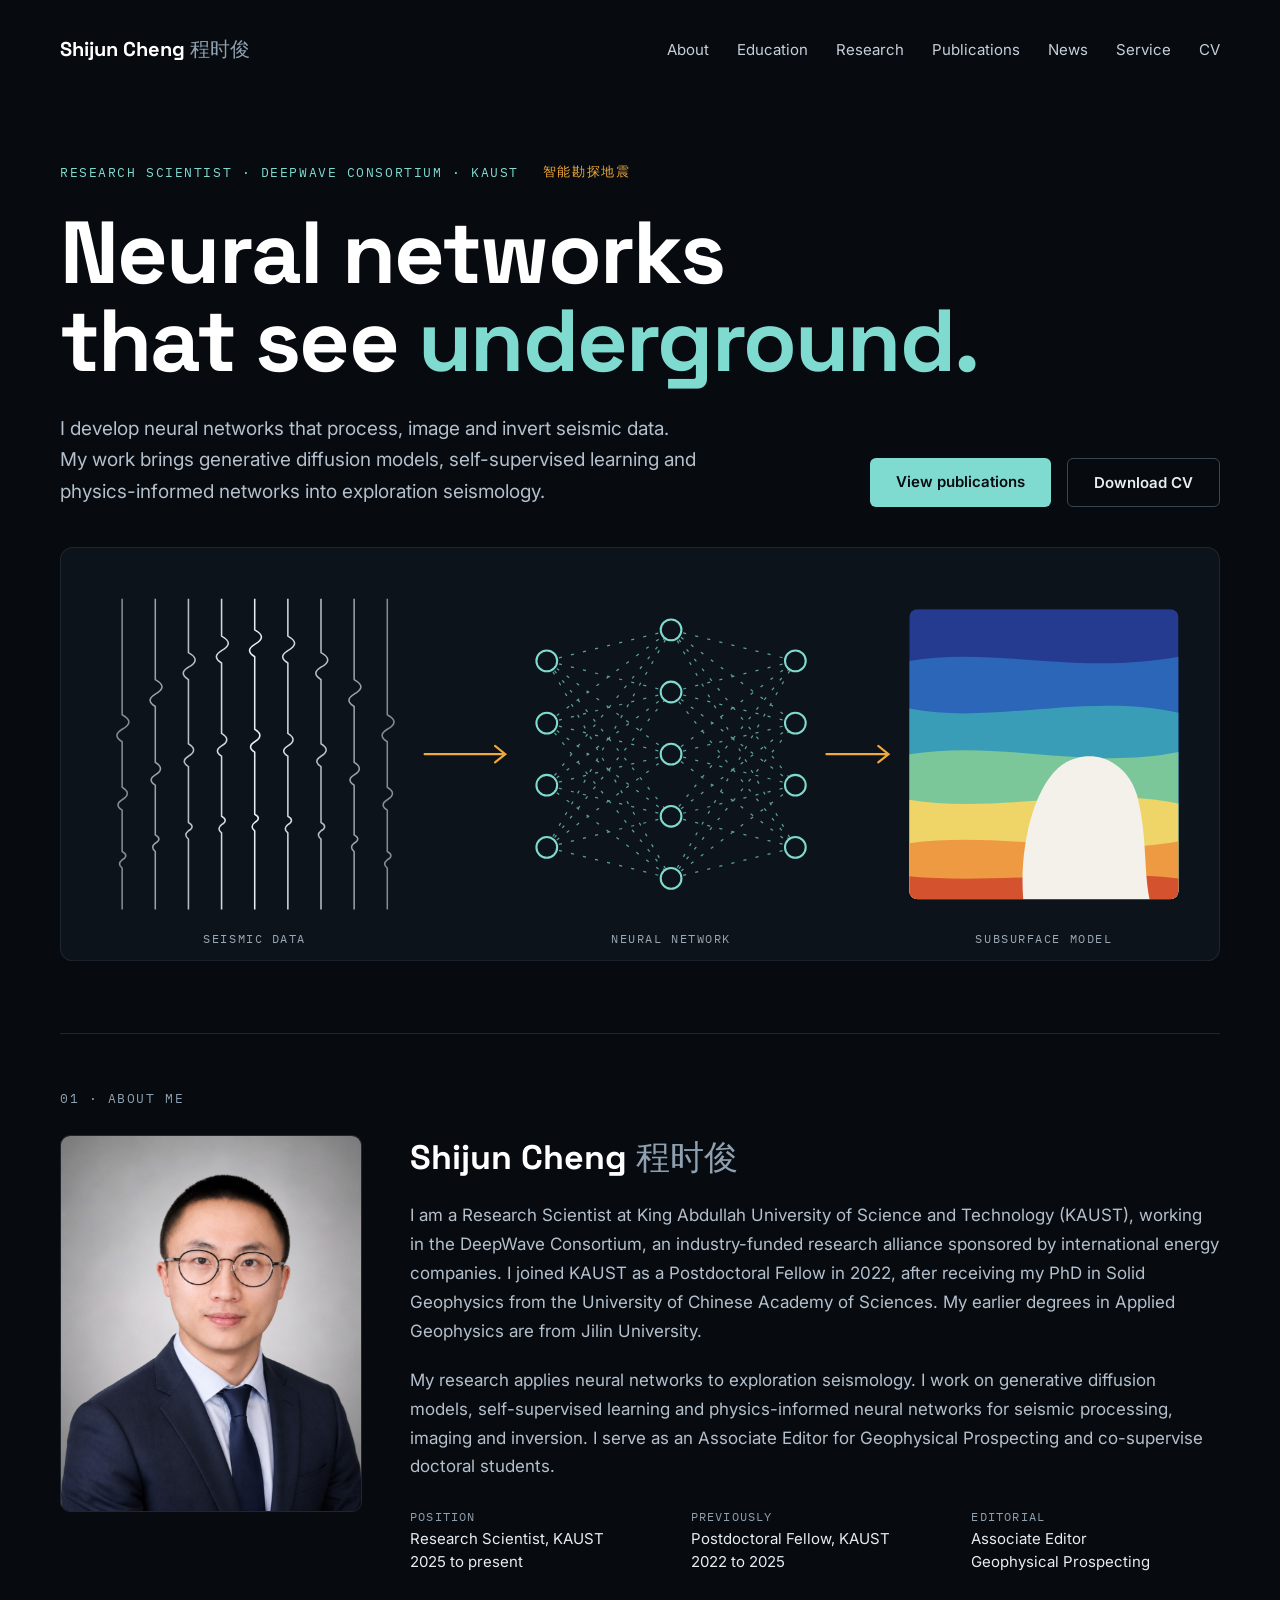
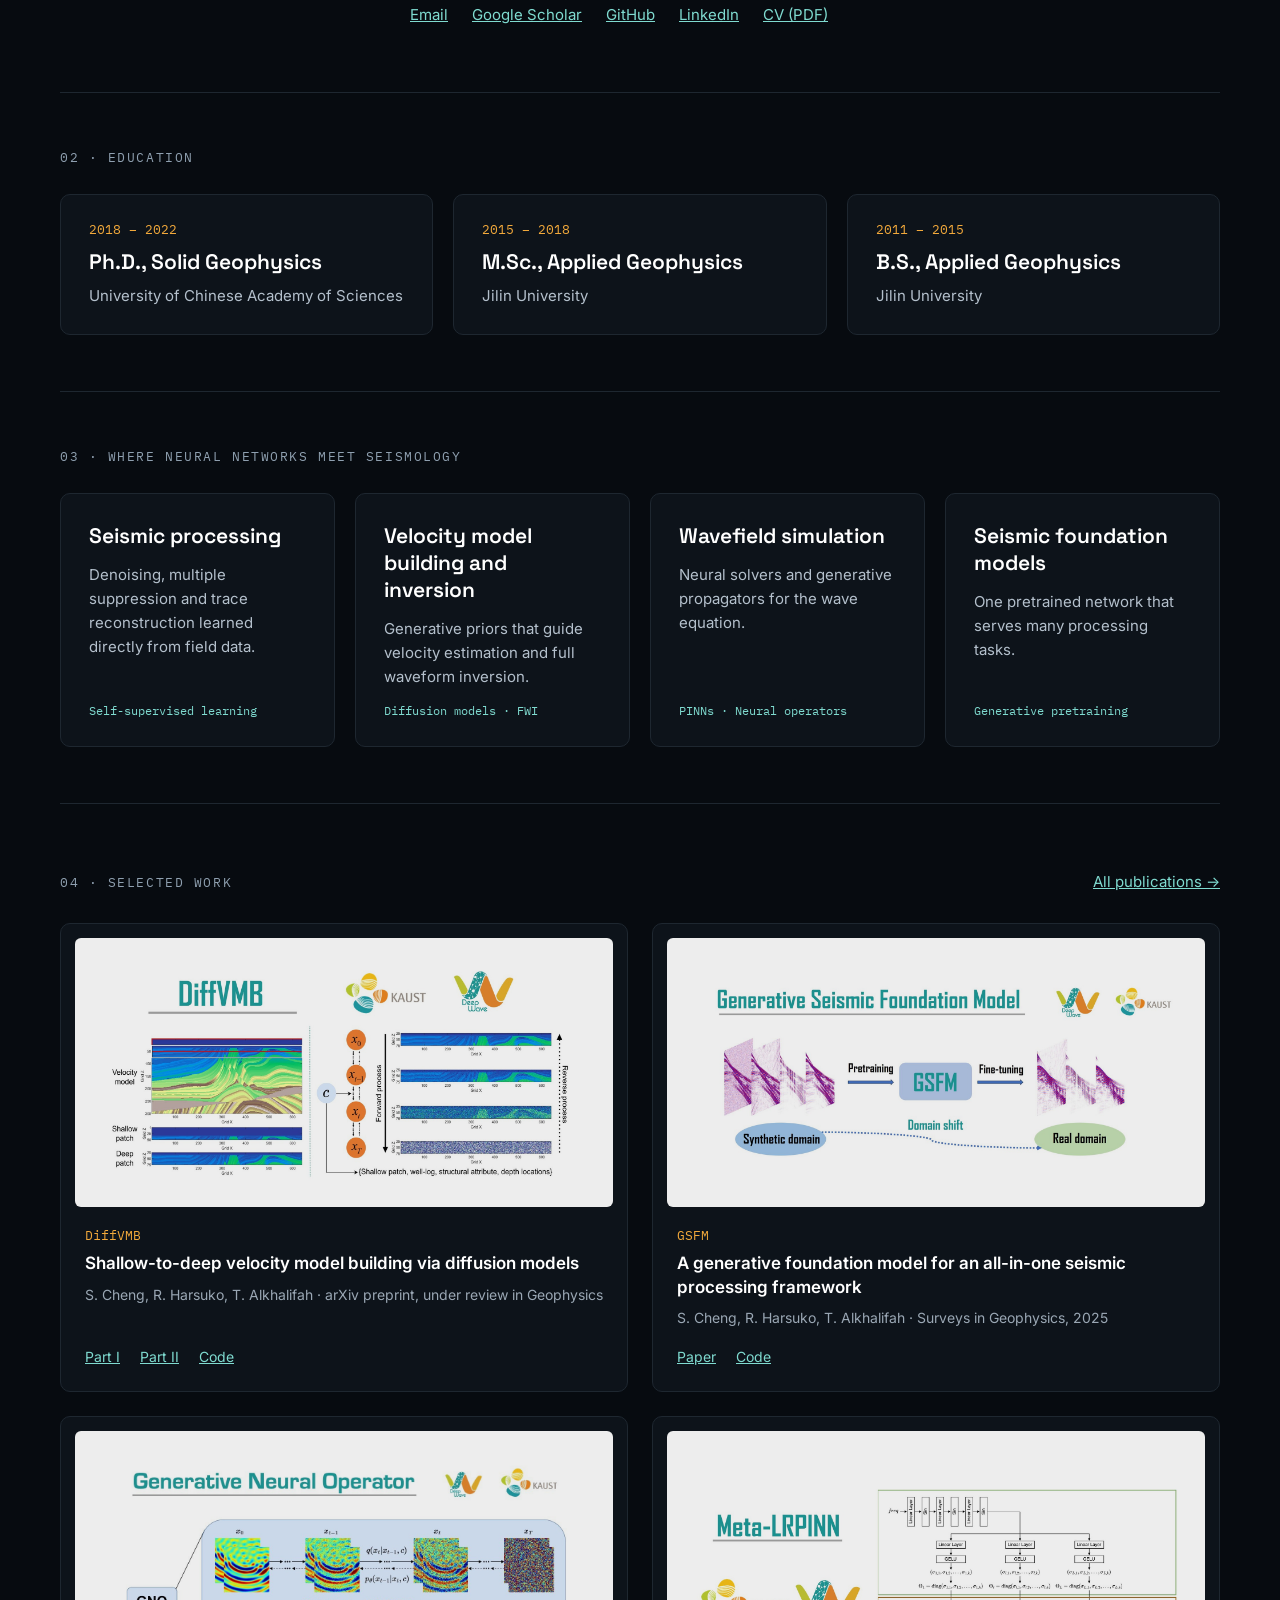
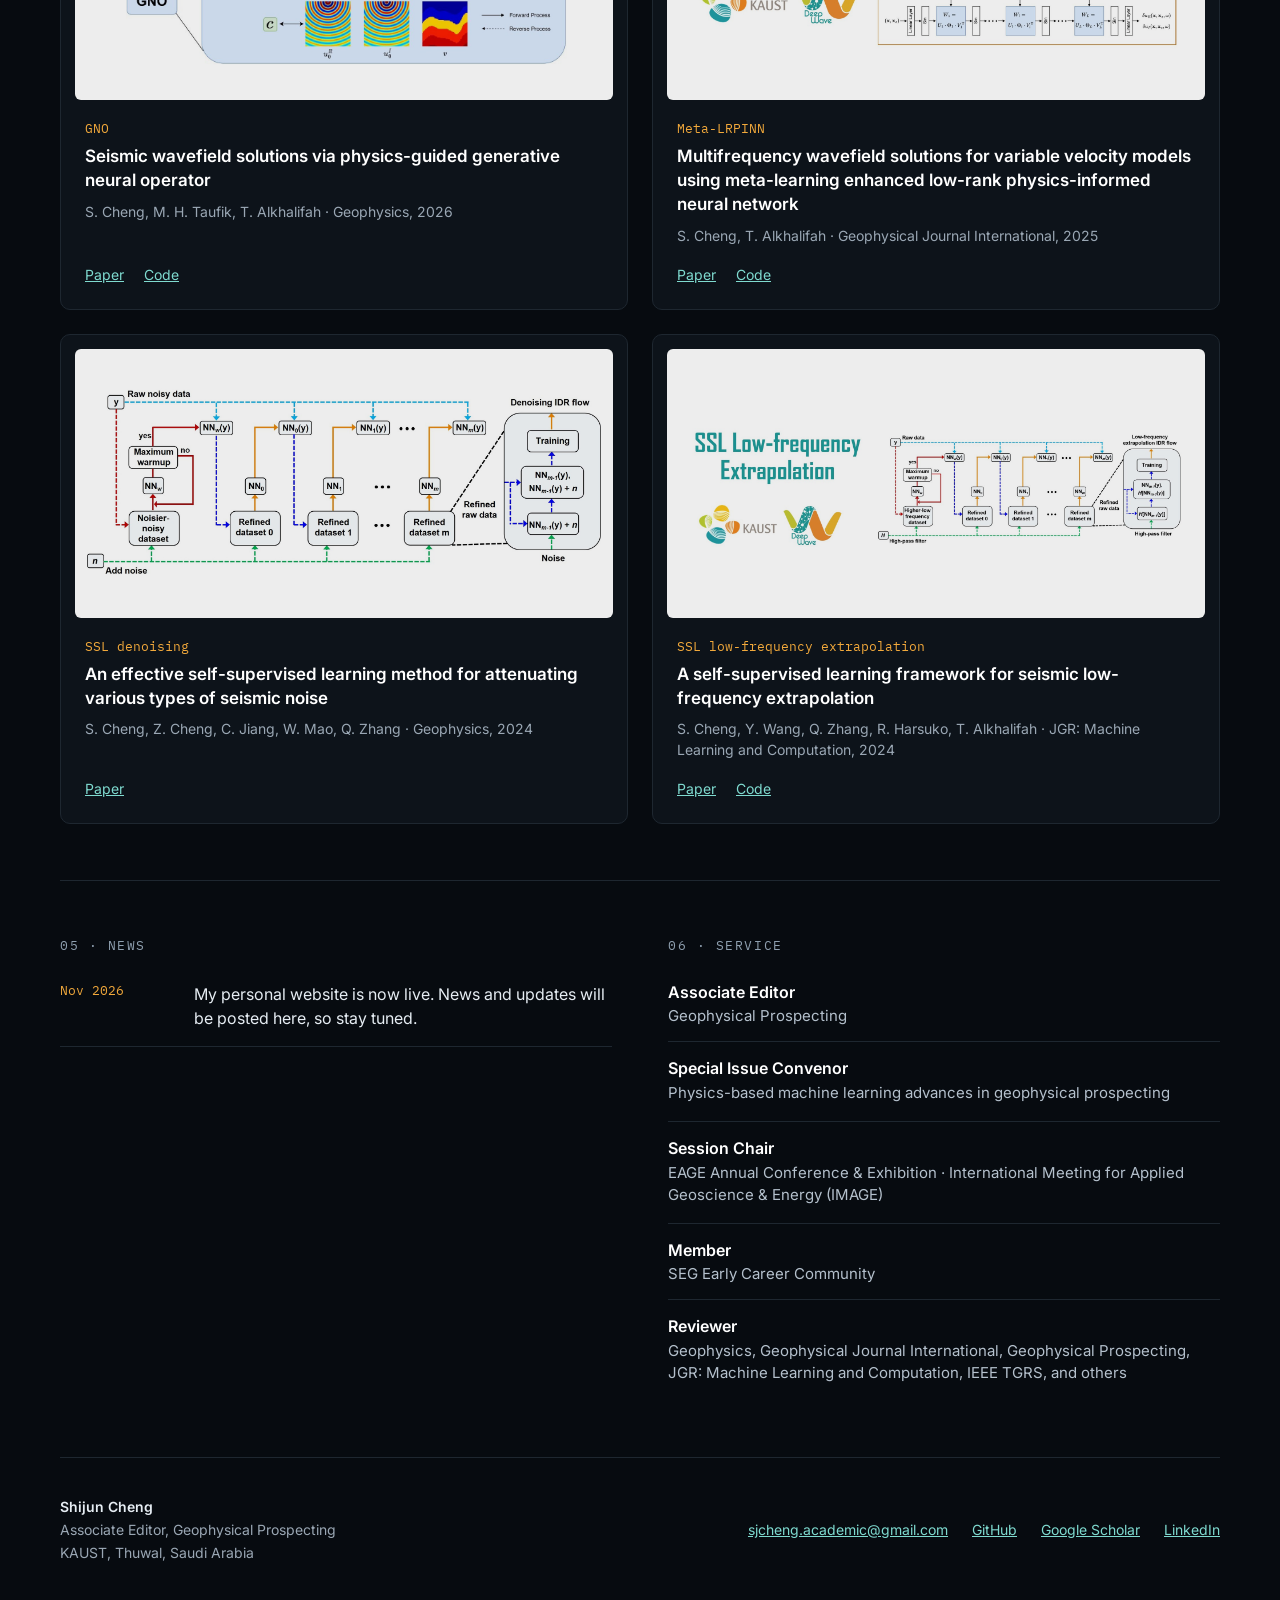
==== index.html @ bf9ef44b "Add files via upload" ====
<!doctype html>
<html lang="en">
<head>
<meta charset="utf-8">
<meta name="viewport" content="width=device-width, initial-scale=1">
<title>Shijun Cheng | Neural networks that see underground</title>
<meta name="description" content="Shijun Cheng (程时俊) is a Research Scientist at KAUST working on intelligent seismic exploration: generative diffusion models, self-supervised learning and physics-informed neural networks for seismic processing, imaging and inversion.">
<meta property="og:title" content="Shijun Cheng | Neural networks that see underground">
<meta property="og:description" content="Research Scientist at KAUST. Neural networks for seismic processing, imaging and inversion.">
<meta property="og:type" content="website">
<link rel="icon" href="assets/favicon.svg" type="image/svg+xml">
<link rel="preconnect" href="https://fonts.googleapis.com">
<link rel="preconnect" href="https://fonts.gstatic.com" crossorigin>
<link rel="stylesheet" href="https://fonts.googleapis.com/css2?family=Space+Grotesk:wght@500;600;700&family=Inter:wght@400;500;600&family=IBM+Plex+Mono:wght@400;500&display=swap">
<link rel="stylesheet" href="css/style.css">
</head>
<body>
<div style="background: #070B10; color: #E6EDF3; font-family: Inter, sans-serif; min-height: 100vh; box-sizing: border-box">
<div style="max-width: 1160px; margin: 0 auto; padding: 0 32px">

<nav aria-label="Main" style="display: flex; flex-wrap: wrap; align-items: center; justify-content: space-between; gap: 16px; padding: 28px 0">
<a href="index.html" style="font-family: 'Space Grotesk', sans-serif; font-weight: 700; font-size: 20px; color: #FFFFFF; text-decoration: none">Shijun Cheng <span style="color: #8FA0B0; font-weight: 500">程时俊</span></a>
<div style="display: flex; flex-wrap: wrap; gap: 28px; font-size: 15px">
<a href="#about" style="color: #C5D0DA; text-decoration: none; padding: 12px 0">About</a>
<a href="#education" style="color: #C5D0DA; text-decoration: none; padding: 12px 0">Education</a>
<a href="#research" style="color: #C5D0DA; text-decoration: none; padding: 12px 0">Research</a>
<a href="publications.html" style="color: #C5D0DA; text-decoration: none; padding: 12px 0">Publications</a>
<a href="#news" style="color: #C5D0DA; text-decoration: none; padding: 12px 0">News</a>
<a href="#service" style="color: #C5D0DA; text-decoration: none; padding: 12px 0">Service</a>
<a href="assets/Shijun_Cheng_CV.pdf" style="color: #C5D0DA; text-decoration: none; padding: 12px 0">CV</a>
</div>
</nav>

<header style="padding: 64px 0 40px; display: flex; flex-direction: column; gap: 28px">
<div style="display: flex; flex-wrap: wrap; gap: 12px 24px; align-items: center; font-family: 'IBM Plex Mono', monospace; font-size: 13px; letter-spacing: 0.12em">
<div style="color: #7FDBD0">RESEARCH SCIENTIST · DEEPWAVE CONSORTIUM · KAUST</div>
<div style="color: #F2A93B">智能勘探地震</div>
</div>
<h1 style="margin: 0; font-family: 'Space Grotesk', sans-serif; font-weight: 700; font-size: clamp(40px, 7vw, 88px); line-height: 1; letter-spacing: -0.02em; color: #FFFFFF">Neural networks<br>that see <span style="color: #7FDBD0">underground.</span></h1>
<div style="display: flex; flex-wrap: wrap; gap: 28px 64px; align-items: flex-end; justify-content: space-between">
<p style="margin: 0; flex: 1 1 480px; max-width: 640px; font-size: 19px; line-height: 1.65; color: #B4C0CC">I develop neural networks that process, image and invert seismic data. My work brings generative diffusion models, self-supervised learning and physics-informed networks into exploration seismology.</p>
<div style="display: flex; flex-wrap: wrap; gap: 16px">
<a href="publications.html" style="display: inline-block; padding: 14px 26px; background: #7FDBD0; color: #070B10; font-weight: 600; font-size: 15px; text-decoration: none; border-radius: 6px">View publications</a>
<a href="assets/Shijun_Cheng_CV.pdf" style="display: inline-block; padding: 14px 26px; border: 1px solid #3A4654; color: #E6EDF3; font-weight: 600; font-size: 15px; text-decoration: none; border-radius: 6px">Download CV</a>
</div>
</div>
</header>

<svg viewBox="0 0 1120 400" role="img" aria-label="Diagram: recorded seismic traces pass through a neural network, which outputs a layered subsurface velocity model" style="width: 100%; height: auto; display: block; margin-bottom: 72px">
<rect x="0.5" y="0.5" width="1119" height="399" rx="12" fill="#0D131A" stroke="#1E2730"></rect>
<g fill="none" stroke="#E6EDF3" stroke-width="1.5" stroke-linejoin="round">
<path d="M60 50 v112 q13 7 0 14 q-10 6 0 12 v44 q10 6 0 12 q-8 5 0 10 v40 q7 4 0 8 q-5 4 0 8 V350" opacity="0.55"></path>
<path d="M92 50 v78 q13 7 0 14 q-10 6 0 12 v54 q10 6 0 12 q-8 5 0 10 v48 q7 4 0 8 q-5 4 0 8 V350" opacity="0.65"></path>
<path d="M124 50 v52 q13 7 0 14 q-10 6 0 12 v62 q10 6 0 12 q-8 5 0 10 v54 q7 4 0 8 q-5 4 0 8 V350" opacity="0.78"></path>
<path d="M156 50 v36 q13 7 0 14 q-10 6 0 12 v68 q10 6 0 12 q-8 5 0 10 v58 q7 4 0 8 q-5 4 0 8 V350" opacity="0.9"></path>
<path d="M188 50 v30 q13 7 0 14 q-10 6 0 12 v70 q10 6 0 12 q-8 5 0 10 v60 q7 4 0 8 q-5 4 0 8 V350"></path>
<path d="M220 50 v36 q13 7 0 14 q-10 6 0 12 v68 q10 6 0 12 q-8 5 0 10 v58 q7 4 0 8 q-5 4 0 8 V350" opacity="0.9"></path>
<path d="M252 50 v52 q13 7 0 14 q-10 6 0 12 v62 q10 6 0 12 q-8 5 0 10 v54 q7 4 0 8 q-5 4 0 8 V350" opacity="0.78"></path>
<path d="M284 50 v78 q13 7 0 14 q-10 6 0 12 v54 q10 6 0 12 q-8 5 0 10 v48 q7 4 0 8 q-5 4 0 8 V350" opacity="0.65"></path>
<path d="M316 50 v112 q13 7 0 14 q-10 6 0 12 v44 q10 6 0 12 q-8 5 0 10 v40 q7 4 0 8 q-5 4 0 8 V350" opacity="0.55"></path>
</g>
<g fill="none" stroke="#F2A93B" stroke-width="2" stroke-linecap="round">
<path d="M352 200 H430 M420 192 L430 200 L420 208"></path>
<path d="M740 200 H800 M790 192 L800 200 L790 208"></path>
</g>
<path class="flowA" fill="none" stroke="#7FDBD0" stroke-width="1.2" opacity="0.7" d="M470 110L590 80M470 110L590 140M470 110L590 200M470 110L590 260M470 110L590 320M470 170L590 80M470 170L590 140M470 170L590 200M470 170L590 260M470 170L590 320M470 230L590 80M470 230L590 140M470 230L590 200M470 230L590 260M470 230L590 320M470 290L590 80M470 290L590 140M470 290L590 200M470 290L590 260M470 290L590 320"></path>
<path class="flowA" fill="none" stroke="#7FDBD0" stroke-width="1.2" opacity="0.7" d="M590 80L710 110M590 80L710 170M590 80L710 230M590 80L710 290M590 140L710 110M590 140L710 170M590 140L710 230M590 140L710 290M590 200L710 110M590 200L710 170M590 200L710 230M590 200L710 290M590 260L710 110M590 260L710 170M590 260L710 230M590 260L710 290M590 320L710 110M590 320L710 170M590 320L710 230M590 320L710 290"></path>
<g fill="#0D131A" stroke="#7FDBD0" stroke-width="2">
<circle class="nodeA" cx="470" cy="110" r="10"></circle>
<circle class="nodeA" cx="470" cy="170" r="10"></circle>
<circle class="nodeA" cx="470" cy="230" r="10"></circle>
<circle class="nodeA" cx="470" cy="290" r="10"></circle>
<circle class="nodeB" cx="590" cy="80" r="10"></circle>
<circle class="nodeB" cx="590" cy="140" r="10"></circle>
<circle class="nodeB" cx="590" cy="200" r="10"></circle>
<circle class="nodeB" cx="590" cy="260" r="10"></circle>
<circle class="nodeB" cx="590" cy="320" r="10"></circle>
<circle class="nodeC" cx="710" cy="110" r="10"></circle>
<circle class="nodeC" cx="710" cy="170" r="10"></circle>
<circle class="nodeC" cx="710" cy="230" r="10"></circle>
<circle class="nodeC" cx="710" cy="290" r="10"></circle>
</g>
<clipPath id="modelA"><rect x="820" y="60" width="260" height="280" rx="8"></rect></clipPath>
<g clip-path="url(#modelA)">
<rect x="820" y="60" width="260" height="280" fill="#243B8F"></rect>
<path d="M820 110 C900 96 980 124 1080 106 V340 H820 Z" fill="#2C66B8"></path>
<path d="M820 156 C900 172 990 140 1080 160 V340 H820 Z" fill="#3A9DB8"></path>
<path d="M820 200 C910 186 990 216 1080 198 V340 H820 Z" fill="#7CC79A"></path>
<path d="M820 244 C900 258 1000 230 1080 248 V340 H820 Z" fill="#EFD468"></path>
<path d="M820 286 C910 274 1000 300 1080 284 V340 H820 Z" fill="#EE9A42"></path>
<path d="M820 318 C900 326 1000 310 1080 320 V340 H820 Z" fill="#D5522E"></path>
<path d="M930 340 C926 290 940 230 968 210 C996 192 1030 206 1040 240 C1050 280 1046 310 1052 340 Z" fill="#F4F1EA"></path>
</g>
<g font-family="IBM Plex Mono, monospace" font-size="12" letter-spacing="1.5" fill="#9AA7B4" text-anchor="middle">
<text x="188" y="382">SEISMIC DATA</text>
<text x="590" y="382">NEURAL NETWORK</text>
<text x="950" y="382">SUBSURFACE MODEL</text>
</g>
</svg>

<section style="padding: 56px 0; border-top: 1px solid #1E2730">
<div id="about" style="font-family: 'IBM Plex Mono', monospace; font-size: 13px; letter-spacing: 0.12em; color: #8FA0B0; margin-bottom: 28px">01 · ABOUT ME</div>
<div style="display: flex; flex-wrap: wrap; gap: 48px; align-items: flex-start">
<img loading="lazy" src="assets/img/shijun-cheng.jpg" alt="Portrait of Shijun Cheng" style="flex: 0 1 300px; width: 300px; max-width: 100%; height: auto; aspect-ratio: 4 / 5; object-fit: cover; border-radius: 10px; border: 1px solid #1E2730; display: block">
<div style="flex: 1 1 480px; display: flex; flex-direction: column; gap: 20px">
<h2 style="margin: 0; font-family: 'Space Grotesk', sans-serif; font-size: 34px; font-weight: 700; color: #FFFFFF">Shijun Cheng <span style="color: #8FA0B0; font-weight: 500">程时俊</span></h2>
<p style="margin: 0; font-size: 17px; line-height: 1.7; color: #B4C0CC">I am a Research Scientist at King Abdullah University of Science and Technology (KAUST), working in the DeepWave Consortium, an industry-funded research alliance sponsored by international energy companies. I joined KAUST as a Postdoctoral Fellow in 2022, after receiving my PhD in Solid Geophysics from the University of Chinese Academy of Sciences. My earlier degrees in Applied Geophysics are from Jilin University.</p>
<p style="margin: 0; font-size: 17px; line-height: 1.7; color: #B4C0CC">My research applies neural networks to exploration seismology. I work on generative diffusion models, self-supervised learning and physics-informed neural networks for seismic processing, imaging and inversion. I serve as an Associate Editor for Geophysical Prospecting and co-supervise doctoral students.</p>
<div style="display: grid; grid-template-columns: repeat(auto-fit, minmax(200px, 1fr)); gap: 16px 32px; padding-top: 8px">
<div style="display: flex; flex-direction: column; gap: 4px">
<div style="font-family: 'IBM Plex Mono', monospace; font-size: 12px; letter-spacing: 0.1em; color: #8FA0B0">POSITION</div>
<div style="font-size: 15px; line-height: 1.5; color: #E6EDF3">Research Scientist, KAUST<br>2025 to present</div>
</div>
<div style="display: flex; flex-direction: column; gap: 4px">
<div style="font-family: 'IBM Plex Mono', monospace; font-size: 12px; letter-spacing: 0.1em; color: #8FA0B0">PREVIOUSLY</div>
<div style="font-size: 15px; line-height: 1.5; color: #E6EDF3">Postdoctoral Fellow, KAUST<br>2022 to 2025</div>
</div>
<div style="display: flex; flex-direction: column; gap: 4px">
<div style="font-family: 'IBM Plex Mono', monospace; font-size: 12px; letter-spacing: 0.1em; color: #8FA0B0">EDITORIAL</div>
<div style="font-size: 15px; line-height: 1.5; color: #E6EDF3">Associate Editor<br>Geophysical Prospecting</div>
</div>
</div>
<div style="display: flex; flex-wrap: wrap; gap: 24px; font-size: 15px">
<a href="mailto:sjcheng.academic@gmail.com" style="padding: 12px 0">Email</a>
<a href="https://scholar.google.com/citations?user=_MWOGgoAAAAJ&amp;hl=zh-CN&amp;oi=sra" target="_blank" rel="noopener" style="padding: 12px 0">Google Scholar</a>
<a href="https://github.com/sunnymontas927" target="_blank" rel="noopener" style="padding: 12px 0">GitHub</a>
<a href="https://www.linkedin.com/in/shijun-cheng-38598a291/" target="_blank" rel="noopener" style="padding: 12px 0">LinkedIn</a>
<a href="assets/Shijun_Cheng_CV.pdf" style="padding: 12px 0">CV (PDF)</a>
</div>
</div>
</div>
</section>

<section style="padding: 56px 0; border-top: 1px solid #1E2730">
<div id="education" style="font-family: 'IBM Plex Mono', monospace; font-size: 13px; letter-spacing: 0.12em; color: #8FA0B0; margin-bottom: 28px">02 · EDUCATION</div>
<div style="display: grid; grid-template-columns: repeat(auto-fit, minmax(260px, 1fr)); gap: 20px">
<div style="background: #0D131A; border: 1px solid #1E2730; border-radius: 10px; padding: 26px 28px; display: flex; flex-direction: column; gap: 10px">
<div style="font-family: 'IBM Plex Mono', monospace; font-size: 13px; color: #F2A93B">2018 – 2022</div>
<div style="font-family: 'Space Grotesk', sans-serif; font-size: 21px; font-weight: 600; color: #FFFFFF">Ph.D., Solid Geophysics</div>
<div style="font-size: 15px; line-height: 1.5; color: #B4C0CC">University of Chinese Academy of Sciences</div>
</div>
<div style="background: #0D131A; border: 1px solid #1E2730; border-radius: 10px; padding: 26px 28px; display: flex; flex-direction: column; gap: 10px">
<div style="font-family: 'IBM Plex Mono', monospace; font-size: 13px; color: #F2A93B">2015 – 2018</div>
<div style="font-family: 'Space Grotesk', sans-serif; font-size: 21px; font-weight: 600; color: #FFFFFF">M.Sc., Applied Geophysics</div>
<div style="font-size: 15px; line-height: 1.5; color: #B4C0CC">Jilin University</div>
</div>
<div style="background: #0D131A; border: 1px solid #1E2730; border-radius: 10px; padding: 26px 28px; display: flex; flex-direction: column; gap: 10px">
<div style="font-family: 'IBM Plex Mono', monospace; font-size: 13px; color: #F2A93B">2011 – 2015</div>
<div style="font-family: 'Space Grotesk', sans-serif; font-size: 21px; font-weight: 600; color: #FFFFFF">B.S., Applied Geophysics</div>
<div style="font-size: 15px; line-height: 1.5; color: #B4C0CC">Jilin University</div>
</div>
</div>
</section>

<section style="padding: 56px 0; border-top: 1px solid #1E2730">
<div id="research" style="font-family: 'IBM Plex Mono', monospace; font-size: 13px; letter-spacing: 0.12em; color: #8FA0B0; margin-bottom: 28px">03 · WHERE NEURAL NETWORKS MEET SEISMOLOGY</div>
<div style="display: grid; grid-template-columns: repeat(auto-fit, minmax(240px, 1fr)); gap: 20px">
<div style="background: #0D131A; border: 1px solid #1E2730; border-radius: 10px; padding: 28px; display: flex; flex-direction: column; gap: 14px">
<h2 style="margin: 0; font-family: 'Space Grotesk', sans-serif; font-size: 21px; font-weight: 600; color: #FFFFFF">Seismic processing</h2>
<p style="margin: 0; font-size: 15px; line-height: 1.6; color: #B4C0CC">Denoising, multiple suppression and trace reconstruction learned directly from field data.</p>
<div style="font-family: 'IBM Plex Mono', monospace; font-size: 12px; color: #7FDBD0; margin-top: auto">Self-supervised learning</div>
</div>
<div style="background: #0D131A; border: 1px solid #1E2730; border-radius: 10px; padding: 28px; display: flex; flex-direction: column; gap: 14px">
<h2 style="margin: 0; font-family: 'Space Grotesk', sans-serif; font-size: 21px; font-weight: 600; color: #FFFFFF">Velocity model building and inversion</h2>
<p style="margin: 0; font-size: 15px; line-height: 1.6; color: #B4C0CC">Generative priors that guide velocity estimation and full waveform inversion.</p>
<div style="font-family: 'IBM Plex Mono', monospace; font-size: 12px; color: #7FDBD0; margin-top: auto">Diffusion models · FWI</div>
</div>
<div style="background: #0D131A; border: 1px solid #1E2730; border-radius: 10px; padding: 28px; display: flex; flex-direction: column; gap: 14px">
<h2 style="margin: 0; font-family: 'Space Grotesk', sans-serif; font-size: 21px; font-weight: 600; color: #FFFFFF">Wavefield simulation</h2>
<p style="margin: 0; font-size: 15px; line-height: 1.6; color: #B4C0CC">Neural solvers and generative propagators for the wave equation.</p>
<div style="font-family: 'IBM Plex Mono', monospace; font-size: 12px; color: #7FDBD0; margin-top: auto">PINNs · Neural operators</div>
</div>
<div style="background: #0D131A; border: 1px solid #1E2730; border-radius: 10px; padding: 28px; display: flex; flex-direction: column; gap: 14px">
<h2 style="margin: 0; font-family: 'Space Grotesk', sans-serif; font-size: 21px; font-weight: 600; color: #FFFFFF">Seismic foundation models</h2>
<p style="margin: 0; font-size: 15px; line-height: 1.6; color: #B4C0CC">One pretrained network that serves many processing tasks.</p>
<div style="font-family: 'IBM Plex Mono', monospace; font-size: 12px; color: #7FDBD0; margin-top: auto">Generative pretraining</div>
</div>
</div>
</section>

<section style="padding: 56px 0; border-top: 1px solid #1E2730">
<div style="display: flex; flex-wrap: wrap; align-items: baseline; justify-content: space-between; gap: 12px; margin-bottom: 20px">
<div id="selected-work" style="font-family: 'IBM Plex Mono', monospace; font-size: 13px; letter-spacing: 0.12em; color: #8FA0B0">04 · SELECTED WORK</div>
<a href="publications.html" style="font-size: 15px; padding: 12px 0">All publications →</a>
</div>
<div style="display: grid; grid-template-columns: repeat(auto-fit, minmax(min(440px, 100%), 1fr)); gap: 24px">
<article style="background: #0D131A; border: 1px solid #1E2730; border-radius: 10px; overflow: hidden; display: flex; flex-direction: column">
<img loading="lazy" src="assets/img/diffvmb.jpg" alt="DiffVMB figure: a velocity model split into shallow and deep patches, and the conditional diffusion process that generates the deep patch" style="width: calc(100% - 28px); margin: 14px 14px 0; box-sizing: border-box; padding: 12px; aspect-ratio: 2 / 1; object-fit: contain; background: #FFFFFF; border-radius: 6px; filter: brightness(0.93); display: block">
<div style="padding: 20px 24px 14px; display: flex; flex-direction: column; gap: 8px; flex: 1">
<div style="font-family: 'IBM Plex Mono', monospace; font-size: 13px; color: #F2A93B">DiffVMB</div>
<div style="font-size: 17px; font-weight: 600; line-height: 1.4; color: #FFFFFF">Shallow-to-deep velocity model building via diffusion models</div>
<div style="font-size: 14px; line-height: 1.5; color: #9AA7B4">S. Cheng, R. Harsuko, T. Alkhalifah · arXiv preprint, under review in Geophysics</div>
<div style="display: flex; flex-wrap: wrap; gap: 0 20px; font-size: 14px; margin-top: auto"><a href="https://arxiv.org/abs/2609.26454" target="_blank" rel="noopener" style="padding: 12px 0">Part I</a><a href="https://arxiv.org/abs/2609.26482" target="_blank" rel="noopener" style="padding: 12px 0">Part II</a><a href="https://github.com/DeepWave-KAUST/DiffVMB-pub" target="_blank" rel="noopener" style="padding: 12px 0">Code</a></div>
</div>
</article>
<article style="background: #0D131A; border: 1px solid #1E2730; border-radius: 10px; overflow: hidden; display: flex; flex-direction: column">
<img loading="lazy" src="assets/img/gsfm.jpg" alt="Overview figure of the generative seismic foundation model: pretraining on synthetic data, fine-tuning on real data" style="width: calc(100% - 28px); margin: 14px 14px 0; box-sizing: border-box; padding: 12px; aspect-ratio: 2 / 1; object-fit: contain; background: #FFFFFF; border-radius: 6px; filter: brightness(0.93); display: block">
<div style="padding: 20px 24px 14px; display: flex; flex-direction: column; gap: 8px; flex: 1">
<div style="font-family: 'IBM Plex Mono', monospace; font-size: 13px; color: #F2A93B">GSFM</div>
<div style="font-size: 17px; font-weight: 600; line-height: 1.4; color: #FFFFFF">A generative foundation model for an all-in-one seismic processing framework</div>
<div style="font-size: 14px; line-height: 1.5; color: #9AA7B4">S. Cheng, R. Harsuko, T. Alkhalifah · Surveys in Geophysics, 2025</div>
<div style="display: flex; flex-wrap: wrap; gap: 0 20px; font-size: 14px; margin-top: auto"><a href="https://link.springer.com/article/10.1007/s10712-025-09912-9" target="_blank" rel="noopener" style="padding: 12px 0">Paper</a><a href="https://github.com/DeepWave-KAUST/GSFM_pub" target="_blank" rel="noopener" style="padding: 12px 0">Code</a></div>
</div>
</article>
<article style="background: #0D131A; border: 1px solid #1E2730; border-radius: 10px; overflow: hidden; display: flex; flex-direction: column">
<img loading="lazy" src="assets/img/gno.jpg" alt="Diagram of the generative neural operator: a diffusion process over wavefields conditioned on a background wavefield and velocity" style="width: calc(100% - 28px); margin: 14px 14px 0; box-sizing: border-box; padding: 12px; aspect-ratio: 2 / 1; object-fit: contain; background: #FFFFFF; border-radius: 6px; filter: brightness(0.93); display: block">
<div style="padding: 20px 24px 14px; display: flex; flex-direction: column; gap: 8px; flex: 1">
<div style="font-family: 'IBM Plex Mono', monospace; font-size: 13px; color: #F2A93B">GNO</div>
<div style="font-size: 17px; font-weight: 600; line-height: 1.4; color: #FFFFFF">Seismic wavefield solutions via physics-guided generative neural operator</div>
<div style="font-size: 14px; line-height: 1.5; color: #9AA7B4">S. Cheng, M. H. Taufik, T. Alkhalifah · Geophysics, 2026</div>
<div style="display: flex; flex-wrap: wrap; gap: 0 20px; font-size: 14px; margin-top: auto"><a href="https://pubs.geoscienceworld.org/seg/geophysics/article/91/5/F13/734313/Seismic-wavefield-solutions-via-physics-guided" target="_blank" rel="noopener" style="padding: 12px 0">Paper</a><a href="https://github.com/DeepWave-KAUST/GNO-pub" target="_blank" rel="noopener" style="padding: 12px 0">Code</a></div>
</div>
</article>
<article style="background: #0D131A; border: 1px solid #1E2730; border-radius: 10px; overflow: hidden; display: flex; flex-direction: column">
<img loading="lazy" src="assets/img/meta-lrpinn.jpg" alt="Network architecture of Meta-LRPINN: a frequency branch that sets the singular values of low-rank layers in a physics-informed network" style="width: calc(100% - 28px); margin: 14px 14px 0; box-sizing: border-box; padding: 12px; aspect-ratio: 2 / 1; object-fit: contain; background: #FFFFFF; border-radius: 6px; filter: brightness(0.93); display: block">
<div style="padding: 20px 24px 14px; display: flex; flex-direction: column; gap: 8px; flex: 1">
<div style="font-family: 'IBM Plex Mono', monospace; font-size: 13px; color: #F2A93B">Meta-LRPINN</div>
<div style="font-size: 17px; font-weight: 600; line-height: 1.4; color: #FFFFFF">Multifrequency wavefield solutions for variable velocity models using meta-learning enhanced low-rank physics-informed neural network</div>
<div style="font-size: 14px; line-height: 1.5; color: #9AA7B4">S. Cheng, T. Alkhalifah · Geophysical Journal International, 2025</div>
<div style="display: flex; flex-wrap: wrap; gap: 0 20px; font-size: 14px; margin-top: auto"><a href="https://academic.oup.com/gji/article/244/1/ggaf417/8292609" target="_blank" rel="noopener" style="padding: 12px 0">Paper</a><a href="https://github.com/DeepWave-KAUST/Meta-LRPINN-pub" target="_blank" rel="noopener" style="padding: 12px 0">Code</a></div>
</div>
</article>
<article style="background: #0D131A; border: 1px solid #1E2730; border-radius: 10px; overflow: hidden; display: flex; flex-direction: column">
<img loading="lazy" src="assets/img/ssl-denoising.jpg" alt="Workflow of the self-supervised denoising method: iterative data refinement from a noisier-noisy dataset" style="width: calc(100% - 28px); margin: 14px 14px 0; box-sizing: border-box; padding: 12px; aspect-ratio: 2 / 1; object-fit: contain; background: #FFFFFF; border-radius: 6px; filter: brightness(0.93); display: block">
<div style="padding: 20px 24px 14px; display: flex; flex-direction: column; gap: 8px; flex: 1">
<div style="font-family: 'IBM Plex Mono', monospace; font-size: 13px; color: #F2A93B">SSL denoising</div>
<div style="font-size: 17px; font-weight: 600; line-height: 1.4; color: #FFFFFF">An effective self-supervised learning method for attenuating various types of seismic noise</div>
<div style="font-size: 14px; line-height: 1.5; color: #9AA7B4">S. Cheng, Z. Cheng, C. Jiang, W. Mao, Q. Zhang · Geophysics, 2024</div>
<div style="display: flex; flex-wrap: wrap; gap: 0 20px; font-size: 14px; margin-top: auto"><a href="https://pubs.geoscienceworld.org/seg/geophysics/article/89/6/V589/649349/An-effective-self-supervised-learning-method-for" target="_blank" rel="noopener" style="padding: 12px 0">Paper</a></div>
</div>
</article>
<article style="background: #0D131A; border: 1px solid #1E2730; border-radius: 10px; overflow: hidden; display: flex; flex-direction: column">
<img loading="lazy" src="assets/img/ssl-low-frequency.jpg" alt="Workflow of self-supervised low-frequency extrapolation using iterative data refinement and a high-pass filter" style="width: calc(100% - 28px); margin: 14px 14px 0; box-sizing: border-box; padding: 12px; aspect-ratio: 2 / 1; object-fit: contain; background: #FFFFFF; border-radius: 6px; filter: brightness(0.93); display: block">
<div style="padding: 20px 24px 14px; display: flex; flex-direction: column; gap: 8px; flex: 1">
<div style="font-family: 'IBM Plex Mono', monospace; font-size: 13px; color: #F2A93B">SSL low-frequency extrapolation</div>
<div style="font-size: 17px; font-weight: 600; line-height: 1.4; color: #FFFFFF">A self-supervised learning framework for seismic low-frequency extrapolation</div>
<div style="font-size: 14px; line-height: 1.5; color: #9AA7B4">S. Cheng, Y. Wang, Q. Zhang, R. Harsuko, T. Alkhalifah · JGR: Machine Learning and Computation, 2024</div>
<div style="display: flex; flex-wrap: wrap; gap: 0 20px; font-size: 14px; margin-top: auto"><a href="https://agupubs.onlinelibrary.wiley.com/doi/full/10.1029/2024JH000157" target="_blank" rel="noopener" style="padding: 12px 0">Paper</a><a href="https://github.com/DeepWave-KAUST/SSL-Lowfrequency-extrapolation" target="_blank" rel="noopener" style="padding: 12px 0">Code</a></div>
</div>
</article>
</div>
</section>

<section style="padding: 56px 0; border-top: 1px solid #1E2730; display: flex; flex-wrap: wrap; gap: 56px">
<div style="flex: 1 1 420px; display: flex; flex-direction: column">
<div id="news" style="font-family: 'IBM Plex Mono', monospace; font-size: 13px; letter-spacing: 0.12em; color: #8FA0B0; margin-bottom: 12px">05 · NEWS</div>
<div id="news-list">
<div style="display: flex; flex-wrap: wrap; gap: 4px 24px; padding: 16px 0; border-bottom: 1px solid #1E2730">
<div style="flex: 0 0 110px; font-family: 'IBM Plex Mono', monospace; font-size: 13px; color: #F2A93B">Nov 2026</div>
<div style="flex: 1 1 240px; font-size: 16px; line-height: 1.5; color: #E6EDF3">My personal website is now live. News and updates will be posted here, so stay tuned.</div>
</div>
</div>
</div>
<div style="flex: 1 1 420px; display: flex; flex-direction: column">
<div id="service" style="font-family: 'IBM Plex Mono', monospace; font-size: 13px; letter-spacing: 0.12em; color: #8FA0B0; margin-bottom: 12px">06 · SERVICE</div>
<div style="display: flex; flex-direction: column; gap: 4px; padding: 16px 0; border-bottom: 1px solid #1E2730">
<div style="font-size: 16px; font-weight: 600; color: #FFFFFF">Associate Editor</div>
<div style="font-size: 15px; color: #B4C0CC">Geophysical Prospecting</div>
</div>
<div style="display: flex; flex-direction: column; gap: 4px; padding: 16px 0; border-bottom: 1px solid #1E2730">
<div style="font-size: 16px; font-weight: 600; color: #FFFFFF">Special Issue Convenor</div>
<div style="font-size: 15px; line-height: 1.5; color: #B4C0CC">Physics-based machine learning advances in geophysical prospecting</div>
</div>
<div style="display: flex; flex-direction: column; gap: 4px; padding: 16px 0; border-bottom: 1px solid #1E2730">
<div style="font-size: 16px; font-weight: 600; color: #FFFFFF">Session Chair</div>
<div style="font-size: 15px; line-height: 1.5; color: #B4C0CC">EAGE Annual Conference &amp; Exhibition · International Meeting for Applied Geoscience &amp; Energy (IMAGE)</div>
</div>
<div style="display: flex; flex-direction: column; gap: 4px; padding: 16px 0; border-bottom: 1px solid #1E2730">
<div style="font-size: 16px; font-weight: 600; color: #FFFFFF">Member</div>
<div style="font-size: 15px; color: #B4C0CC">SEG Early Career Community</div>
</div>
<div style="display: flex; flex-direction: column; gap: 4px; padding: 16px 0">
<div style="font-size: 16px; font-weight: 600; color: #FFFFFF">Reviewer</div>
<div style="font-size: 15px; line-height: 1.5; color: #B4C0CC">Geophysics, Geophysical Journal International, Geophysical Prospecting, JGR: Machine Learning and Computation, IEEE TGRS, and others</div>
</div>
</div>
</section>

<footer style="display: flex; flex-wrap: wrap; justify-content: space-between; gap: 24px; padding: 40px 0 56px; border-top: 1px solid #1E2730; font-size: 14px; color: #9AA7B4">
<div style="display: flex; flex-direction: column; gap: 6px">
<div style="color: #E6EDF3; font-weight: 600">Shijun Cheng</div>
<div>Associate Editor, Geophysical Prospecting</div>
<div>KAUST, Thuwal, Saudi Arabia</div>
</div>
<div style="display: flex; flex-wrap: wrap; gap: 24px; align-items: center">
<a href="mailto:sjcheng.academic@gmail.com" style="padding: 12px 0">sjcheng.academic@gmail.com</a>
<a href="https://github.com/sunnymontas927" target="_blank" rel="noopener" style="padding: 12px 0">GitHub</a>
<a href="https://scholar.google.com/citations?user=_MWOGgoAAAAJ&amp;hl=zh-CN&amp;oi=sra" target="_blank" rel="noopener" style="padding: 12px 0">Google Scholar</a>
<a href="https://www.linkedin.com/in/shijun-cheng-38598a291/" target="_blank" rel="noopener" style="padding: 12px 0">LinkedIn</a>
</div>
</footer>

</div>
</div>
<script src="data/news.js"></script>
<script src="js/site.js"></script>
</body>
</html>
---- css/style.css ----
/* Shared styles for shijun cheng's site.
   Colours: page #070B10, panel #0D131A, line #1E2730, text #E6EDF3,
   muted #9AA7B4, accent #7FDBD0 (cyan), highlight #F2A93B (amber). */

html { scroll-behavior: smooth; background: #070B10; }
body { margin: 0; background: #070B10; color: #E6EDF3; font-family: Inter, system-ui, sans-serif; }
a { color: #7FDBD0; }
a:hover { color: #FFFFFF; }
a:focus-visible { outline: 2px solid #7FDBD0; outline-offset: 3px; border-radius: 3px; }
[id] { scroll-margin-top: 24px; }
img { max-width: 100%; }

/* Hero diagram animation */
@keyframes flowA { to { stroke-dashoffset: -36; } }
@keyframes pulseA { 0%, 100% { opacity: .45; } 50% { opacity: 1; } }
.flowA { stroke-dasharray: 3 9; animation: flowA 1.8s linear infinite; }
.nodeA { animation: pulseA 2.6s ease-in-out infinite; }
.nodeB { animation: pulseA 2.6s ease-in-out .9s infinite; }
.nodeC { animation: pulseA 2.6s ease-in-out 1.8s infinite; }
@media (prefers-reduced-motion: reduce) {
  html { scroll-behavior: auto; }
  .flowA, .nodeA, .nodeB, .nodeC { animation: none; }
}

/* ---------- Shared layout pieces (used by publications.html) ---------- */
.wrap { max-width: 1160px; margin: 0 auto; padding: 0 32px; }
.mono { font-family: 'IBM Plex Mono', monospace; }
.display { font-family: 'Space Grotesk', sans-serif; }

.site-nav { display: flex; flex-wrap: wrap; align-items: center; justify-content: space-between; gap: 16px; padding: 28px 0; }
.site-nav .brand { font-family: 'Space Grotesk', sans-serif; font-weight: 700; font-size: 20px; color: #FFFFFF; text-decoration: none; }
.site-nav .brand span { color: #8FA0B0; font-weight: 500; }
.site-nav .links { display: flex; flex-wrap: wrap; gap: 28px; font-size: 15px; }
.site-nav .links a { color: #C5D0DA; text-decoration: none; padding: 12px 0; }
.site-nav .links a:hover, .site-nav .links a[aria-current="page"] { color: #FFFFFF; }

.site-footer { display: flex; flex-wrap: wrap; justify-content: space-between; gap: 24px; padding: 40px 0 56px; border-top: 1px solid #1E2730; font-size: 14px; color: #9AA7B4; margin-top: 72px; }
.site-footer .who { display: flex; flex-direction: column; gap: 6px; }
.site-footer .who strong { color: #E6EDF3; font-weight: 600; }
.site-footer .links { display: flex; flex-wrap: wrap; gap: 24px; align-items: center; }
.site-footer .links a { padding: 12px 0; }

/* ---------- News list on the homepage ---------- */
.news-item { display: flex; flex-wrap: wrap; gap: 4px 24px; padding: 16px 0; border-bottom: 1px solid #1E2730; }
.news-item .date { flex: 0 0 110px; font-family: 'IBM Plex Mono', monospace; font-size: 13px; color: #F2A93B; }
.news-item .text { flex: 1 1 240px; font-size: 16px; line-height: 1.5; color: #E6EDF3; }

/* ---------- Publications page ---------- */
.page-head { padding: 56px 0 40px; display: flex; flex-direction: column; gap: 20px; }
.page-head .kicker { font-family: 'IBM Plex Mono', monospace; font-size: 13px; letter-spacing: 0.12em; color: #7FDBD0; }
.page-head h1 { margin: 0; font-family: 'Space Grotesk', sans-serif; font-weight: 700; font-size: clamp(40px, 7vw, 80px); line-height: 1; letter-spacing: -0.02em; color: #FFFFFF; }
.page-head p { margin: 0; max-width: 680px; font-size: 18px; line-height: 1.65; color: #B4C0CC; }

.tabs { display: flex; flex-wrap: wrap; gap: 12px; padding-bottom: 8px; }
.tabs button { font: 600 15px Inter, system-ui, sans-serif; min-height: 44px; padding: 10px 20px; border-radius: 6px; border: 1px solid #3A4654; background: transparent; color: #E6EDF3; cursor: pointer; }
.tabs button:hover { border-color: #7FDBD0; }
.tabs button[aria-pressed="true"] { background: #7FDBD0; border-color: #7FDBD0; color: #070B10; }
.tabs button:focus-visible { outline: 2px solid #FFFFFF; outline-offset: 3px; }

.pub-section { padding: 40px 0 0; }
.pub-section > h2 { margin: 0 0 8px; font-family: 'IBM Plex Mono', monospace; font-weight: 400; font-size: 13px; letter-spacing: 0.12em; color: #8FA0B0; text-transform: uppercase; }
.year-group { display: flex; flex-wrap: wrap; gap: 0 40px; padding: 28px 0 8px; border-top: 1px solid #1E2730; margin-top: 20px; }
.year-group > h3 { flex: 0 0 90px; margin: 0 0 16px; font-family: 'Space Grotesk', sans-serif; font-weight: 700; font-size: 30px; color: #F2A93B; }
.year-group > ol { flex: 1 1 520px; min-width: 0; list-style: none; margin: 0; padding: 0; }
.pub { padding: 0 0 26px; display: flex; flex-direction: column; gap: 6px; }
.pub .title { font-size: 17px; font-weight: 600; line-height: 1.4; color: #FFFFFF; }
.pub .authors { font-size: 14.5px; line-height: 1.55; color: #9AA7B4; }
.pub .authors b { color: #E6EDF3; font-weight: 600; }
.pub .venue { font-size: 14.5px; line-height: 1.5; color: #B4C0CC; }
.pub .venue em { font-style: italic; color: #E6EDF3; }
.pub .status { display: inline-block; margin-left: 8px; padding: 1px 8px; border: 1px solid #3A4654; border-radius: 999px; font-size: 12px; color: #F2A93B; white-space: nowrap; }
.pub .pub-links { display: flex; flex-wrap: wrap; gap: 0 20px; font-size: 14px; }
.pub .pub-links a { padding: 8px 0; }
.note { font-size: 14px; color: #9AA7B4; padding-top: 8px; }

@media (max-width: 640px) {
  .wrap { padding: 0 20px; }
  .site-nav .links { gap: 6px 20px; }
}
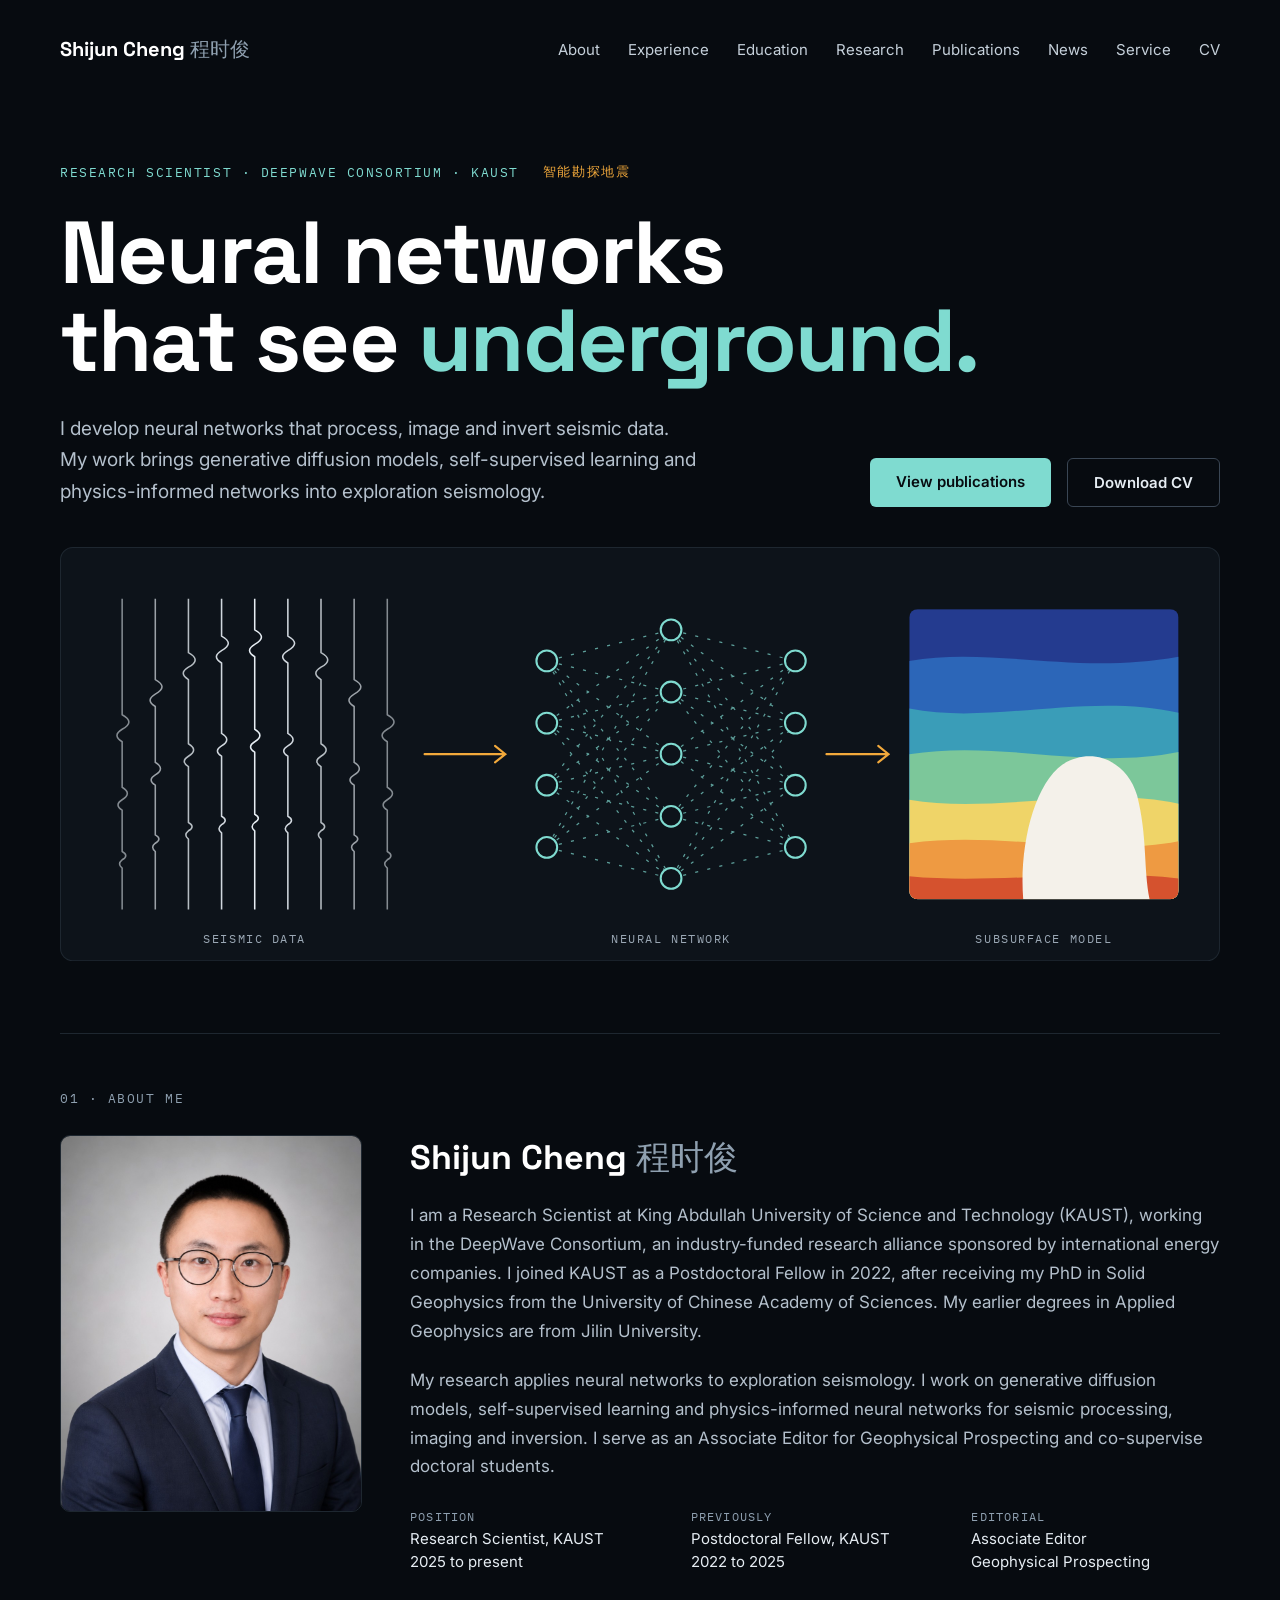
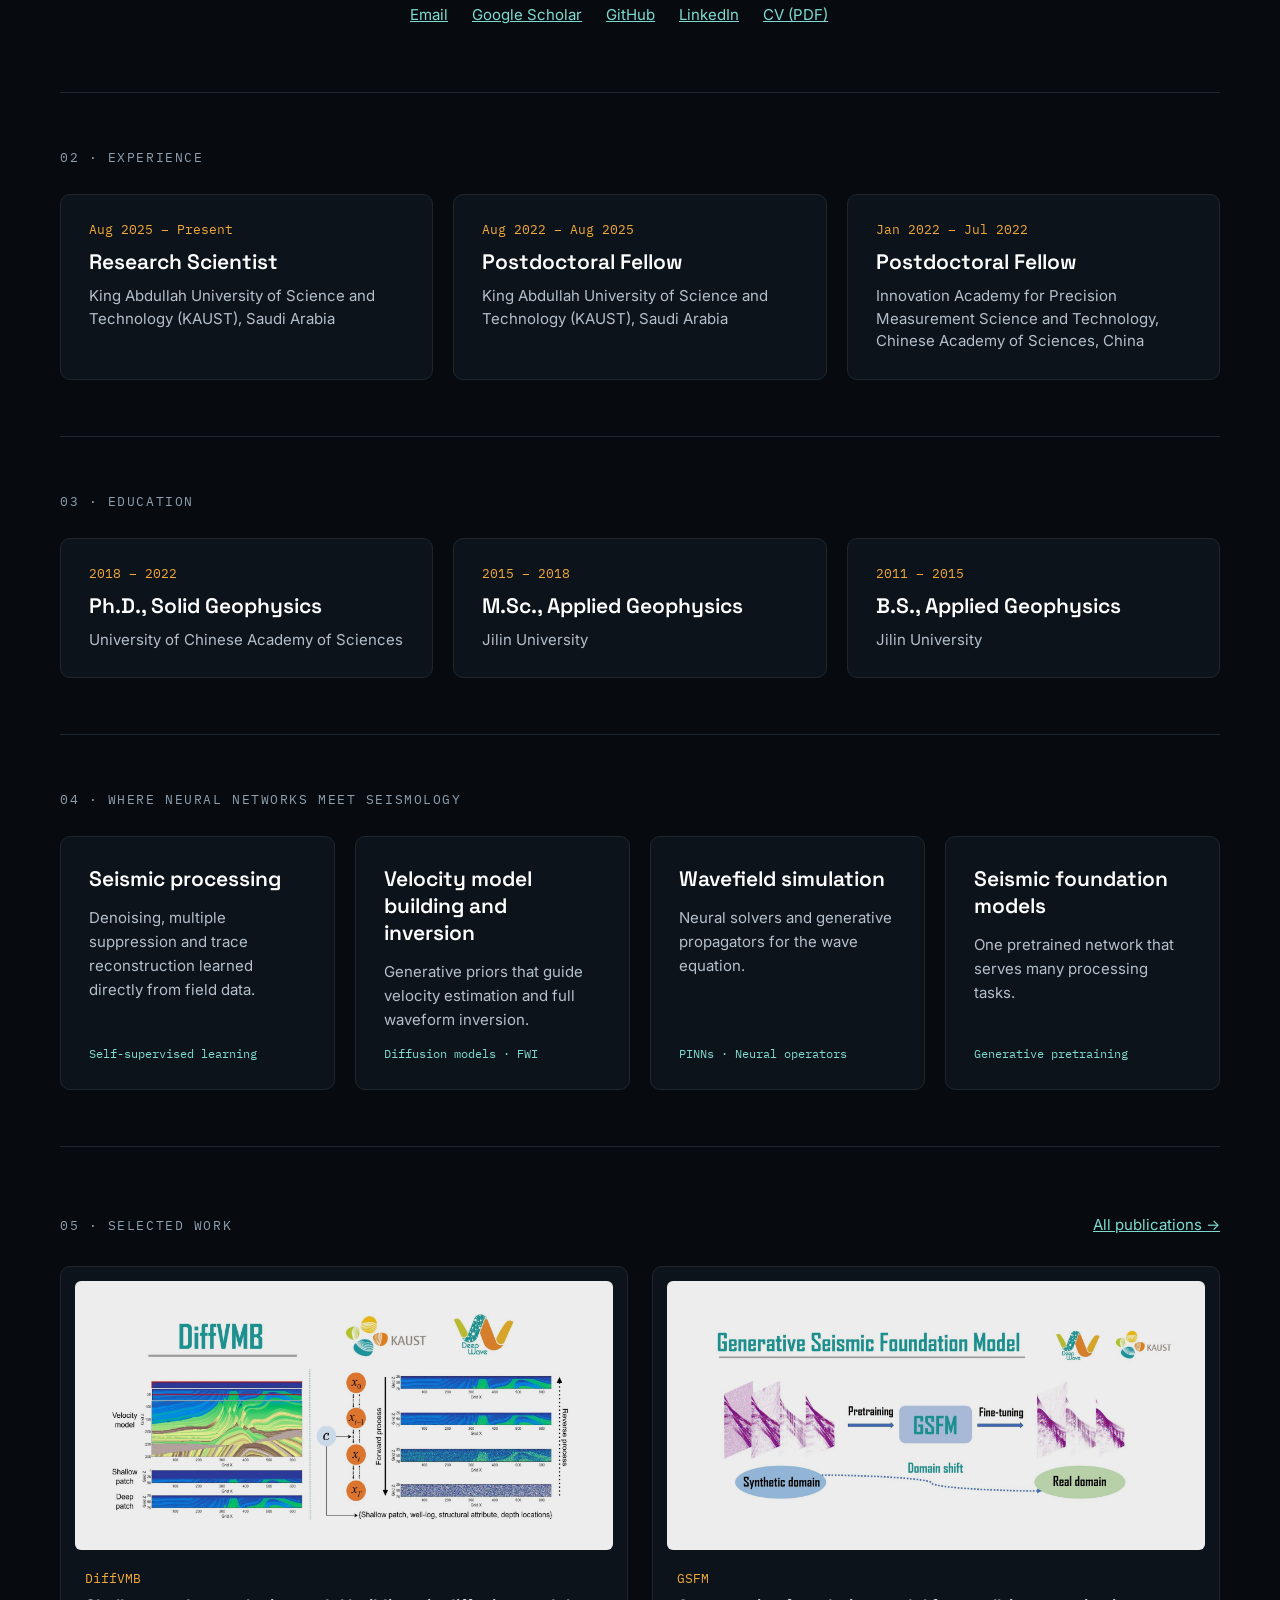
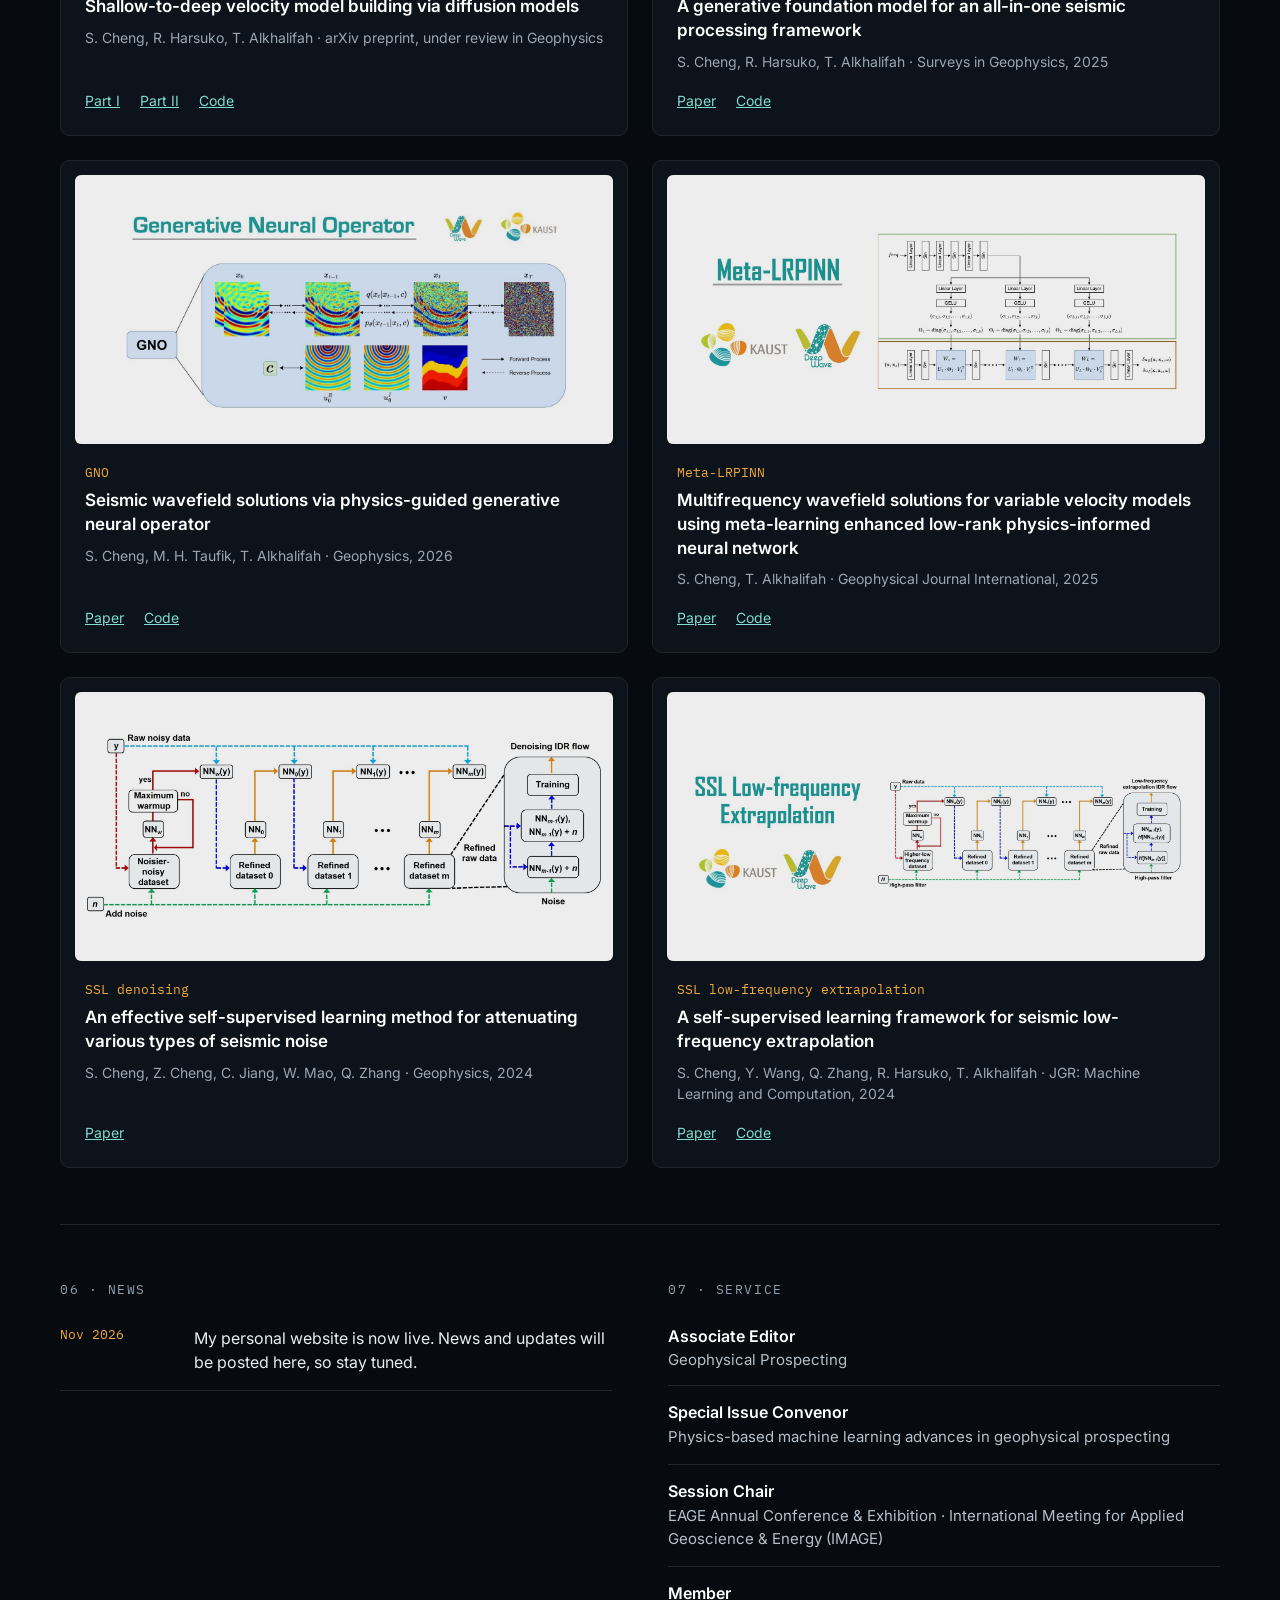
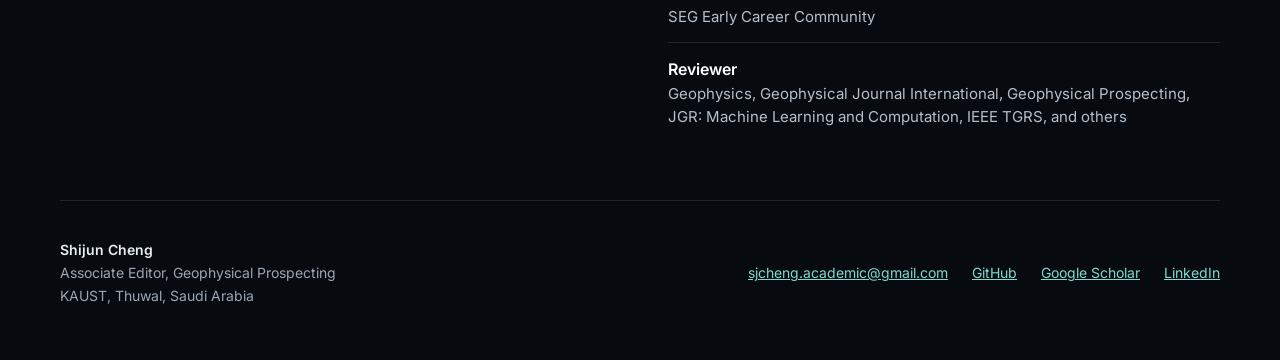
==== commit f6196d22: "Add files via upload" ====
--- a/index.html
+++ b/index.html
@@ -22,6 +22,7 @@
 <a href="index.html" style="font-family: 'Space Grotesk', sans-serif; font-weight: 700; font-size: 20px; color: #FFFFFF; text-decoration: none">Shijun Cheng <span style="color: #8FA0B0; font-weight: 500">程时俊</span></a>
 <div style="display: flex; flex-wrap: wrap; gap: 28px; font-size: 15px">
 <a href="#about" style="color: #C5D0DA; text-decoration: none; padding: 12px 0">About</a>
+<a href="#experience" style="color: #C5D0DA; text-decoration: none; padding: 12px 0">Experience</a>
 <a href="#education" style="color: #C5D0DA; text-decoration: none; padding: 12px 0">Education</a>
 <a href="#research" style="color: #C5D0DA; text-decoration: none; padding: 12px 0">Research</a>
 <a href="publications.html" style="color: #C5D0DA; text-decoration: none; padding: 12px 0">Publications</a>
@@ -132,7 +133,28 @@
 </section>
 
 <section style="padding: 56px 0; border-top: 1px solid #1E2730">
-<div id="education" style="font-family: 'IBM Plex Mono', monospace; font-size: 13px; letter-spacing: 0.12em; color: #8FA0B0; margin-bottom: 28px">02 · EDUCATION</div>
+<div id="experience" style="font-family: 'IBM Plex Mono', monospace; font-size: 13px; letter-spacing: 0.12em; color: #8FA0B0; margin-bottom: 28px">02 · EXPERIENCE</div>
+<div style="display: grid; grid-template-columns: repeat(auto-fit, minmax(260px, 1fr)); gap: 20px">
+<div style="background: #0D131A; border: 1px solid #1E2730; border-radius: 10px; padding: 26px 28px; display: flex; flex-direction: column; gap: 10px">
+<div style="font-family: 'IBM Plex Mono', monospace; font-size: 13px; color: #F2A93B">Aug 2025 – Present</div>
+<div style="font-family: 'Space Grotesk', sans-serif; font-size: 21px; font-weight: 600; color: #FFFFFF">Research Scientist</div>
+<div style="font-size: 15px; line-height: 1.5; color: #B4C0CC">King Abdullah University of Science and Technology (KAUST), Saudi Arabia</div>
+</div>
+<div style="background: #0D131A; border: 1px solid #1E2730; border-radius: 10px; padding: 26px 28px; display: flex; flex-direction: column; gap: 10px">
+<div style="font-family: 'IBM Plex Mono', monospace; font-size: 13px; color: #F2A93B">Aug 2022 – Aug 2025</div>
+<div style="font-family: 'Space Grotesk', sans-serif; font-size: 21px; font-weight: 600; color: #FFFFFF">Postdoctoral Fellow</div>
+<div style="font-size: 15px; line-height: 1.5; color: #B4C0CC">King Abdullah University of Science and Technology (KAUST), Saudi Arabia</div>
+</div>
+<div style="background: #0D131A; border: 1px solid #1E2730; border-radius: 10px; padding: 26px 28px; display: flex; flex-direction: column; gap: 10px">
+<div style="font-family: 'IBM Plex Mono', monospace; font-size: 13px; color: #F2A93B">Jan 2022 – Jul 2022</div>
+<div style="font-family: 'Space Grotesk', sans-serif; font-size: 21px; font-weight: 600; color: #FFFFFF">Postdoctoral Fellow</div>
+<div style="font-size: 15px; line-height: 1.5; color: #B4C0CC">Innovation Academy for Precision Measurement Science and Technology, Chinese Academy of Sciences, China</div>
+</div>
+</div>
+</section>
+
+<section style="padding: 56px 0; border-top: 1px solid #1E2730">
+<div id="education" style="font-family: 'IBM Plex Mono', monospace; font-size: 13px; letter-spacing: 0.12em; color: #8FA0B0; margin-bottom: 28px">03 · EDUCATION</div>
 <div style="display: grid; grid-template-columns: repeat(auto-fit, minmax(260px, 1fr)); gap: 20px">
 <div style="background: #0D131A; border: 1px solid #1E2730; border-radius: 10px; padding: 26px 28px; display: flex; flex-direction: column; gap: 10px">
 <div style="font-family: 'IBM Plex Mono', monospace; font-size: 13px; color: #F2A93B">2018 – 2022</div>
@@ -153,7 +175,7 @@
 </section>
 
 <section style="padding: 56px 0; border-top: 1px solid #1E2730">
-<div id="research" style="font-family: 'IBM Plex Mono', monospace; font-size: 13px; letter-spacing: 0.12em; color: #8FA0B0; margin-bottom: 28px">03 · WHERE NEURAL NETWORKS MEET SEISMOLOGY</div>
+<div id="research" style="font-family: 'IBM Plex Mono', monospace; font-size: 13px; letter-spacing: 0.12em; color: #8FA0B0; margin-bottom: 28px">04 · WHERE NEURAL NETWORKS MEET SEISMOLOGY</div>
 <div style="display: grid; grid-template-columns: repeat(auto-fit, minmax(240px, 1fr)); gap: 20px">
 <div style="background: #0D131A; border: 1px solid #1E2730; border-radius: 10px; padding: 28px; display: flex; flex-direction: column; gap: 14px">
 <h2 style="margin: 0; font-family: 'Space Grotesk', sans-serif; font-size: 21px; font-weight: 600; color: #FFFFFF">Seismic processing</h2>
@@ -180,7 +202,7 @@
 
 <section style="padding: 56px 0; border-top: 1px solid #1E2730">
 <div style="display: flex; flex-wrap: wrap; align-items: baseline; justify-content: space-between; gap: 12px; margin-bottom: 20px">
-<div id="selected-work" style="font-family: 'IBM Plex Mono', monospace; font-size: 13px; letter-spacing: 0.12em; color: #8FA0B0">04 · SELECTED WORK</div>
+<div id="selected-work" style="font-family: 'IBM Plex Mono', monospace; font-size: 13px; letter-spacing: 0.12em; color: #8FA0B0">05 · SELECTED WORK</div>
 <a href="publications.html" style="font-size: 15px; padding: 12px 0">All publications →</a>
 </div>
 <div style="display: grid; grid-template-columns: repeat(auto-fit, minmax(min(440px, 100%), 1fr)); gap: 24px">
@@ -243,7 +265,7 @@
 
 <section style="padding: 56px 0; border-top: 1px solid #1E2730; display: flex; flex-wrap: wrap; gap: 56px">
 <div style="flex: 1 1 420px; display: flex; flex-direction: column">
-<div id="news" style="font-family: 'IBM Plex Mono', monospace; font-size: 13px; letter-spacing: 0.12em; color: #8FA0B0; margin-bottom: 12px">05 · NEWS</div>
+<div id="news" style="font-family: 'IBM Plex Mono', monospace; font-size: 13px; letter-spacing: 0.12em; color: #8FA0B0; margin-bottom: 12px">06 · NEWS</div>
 <div id="news-list">
 <div style="display: flex; flex-wrap: wrap; gap: 4px 24px; padding: 16px 0; border-bottom: 1px solid #1E2730">
 <div style="flex: 0 0 110px; font-family: 'IBM Plex Mono', monospace; font-size: 13px; color: #F2A93B">Nov 2026</div>
@@ -252,7 +274,7 @@
 </div>
 </div>
 <div style="flex: 1 1 420px; display: flex; flex-direction: column">
-<div id="service" style="font-family: 'IBM Plex Mono', monospace; font-size: 13px; letter-spacing: 0.12em; color: #8FA0B0; margin-bottom: 12px">06 · SERVICE</div>
+<div id="service" style="font-family: 'IBM Plex Mono', monospace; font-size: 13px; letter-spacing: 0.12em; color: #8FA0B0; margin-bottom: 12px">07 · SERVICE</div>
 <div style="display: flex; flex-direction: column; gap: 4px; padding: 16px 0; border-bottom: 1px solid #1E2730">
 <div style="font-size: 16px; font-weight: 600; color: #FFFFFF">Associate Editor</div>
 <div style="font-size: 15px; color: #B4C0CC">Geophysical Prospecting</div>
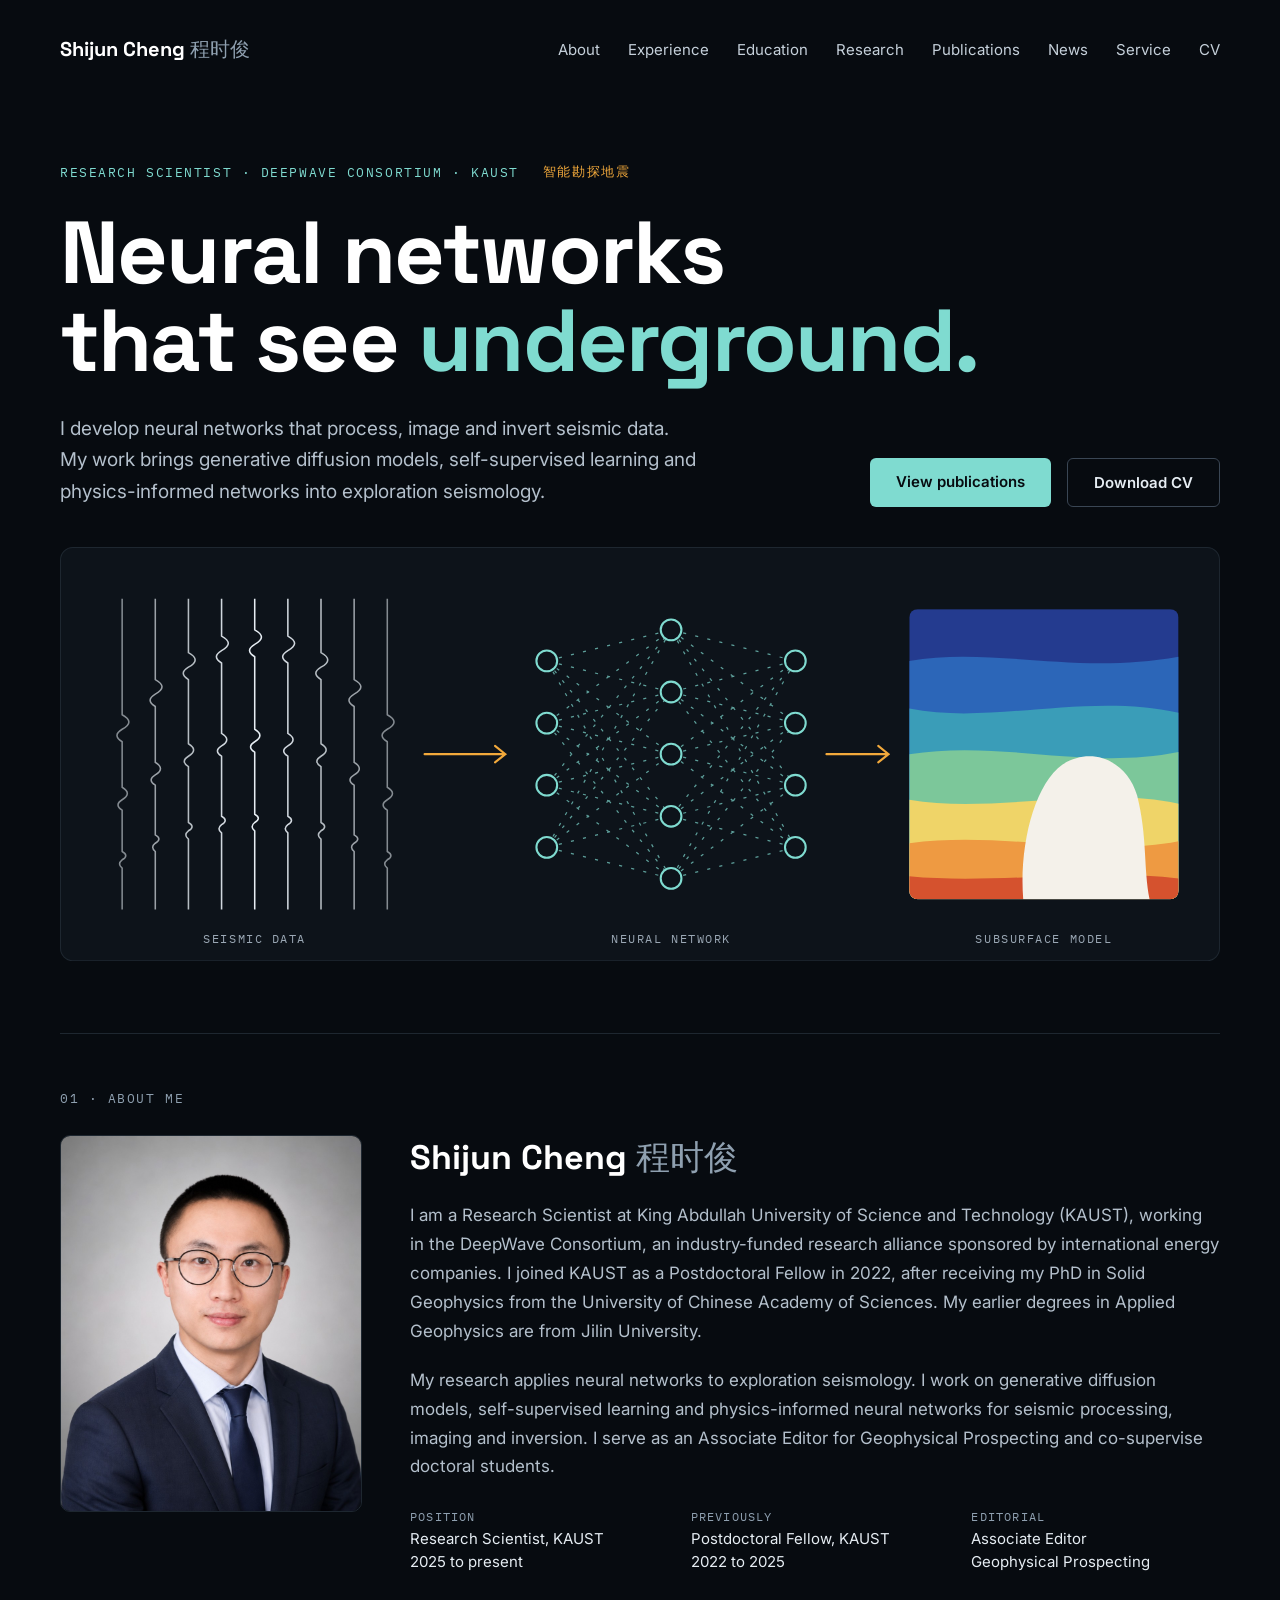
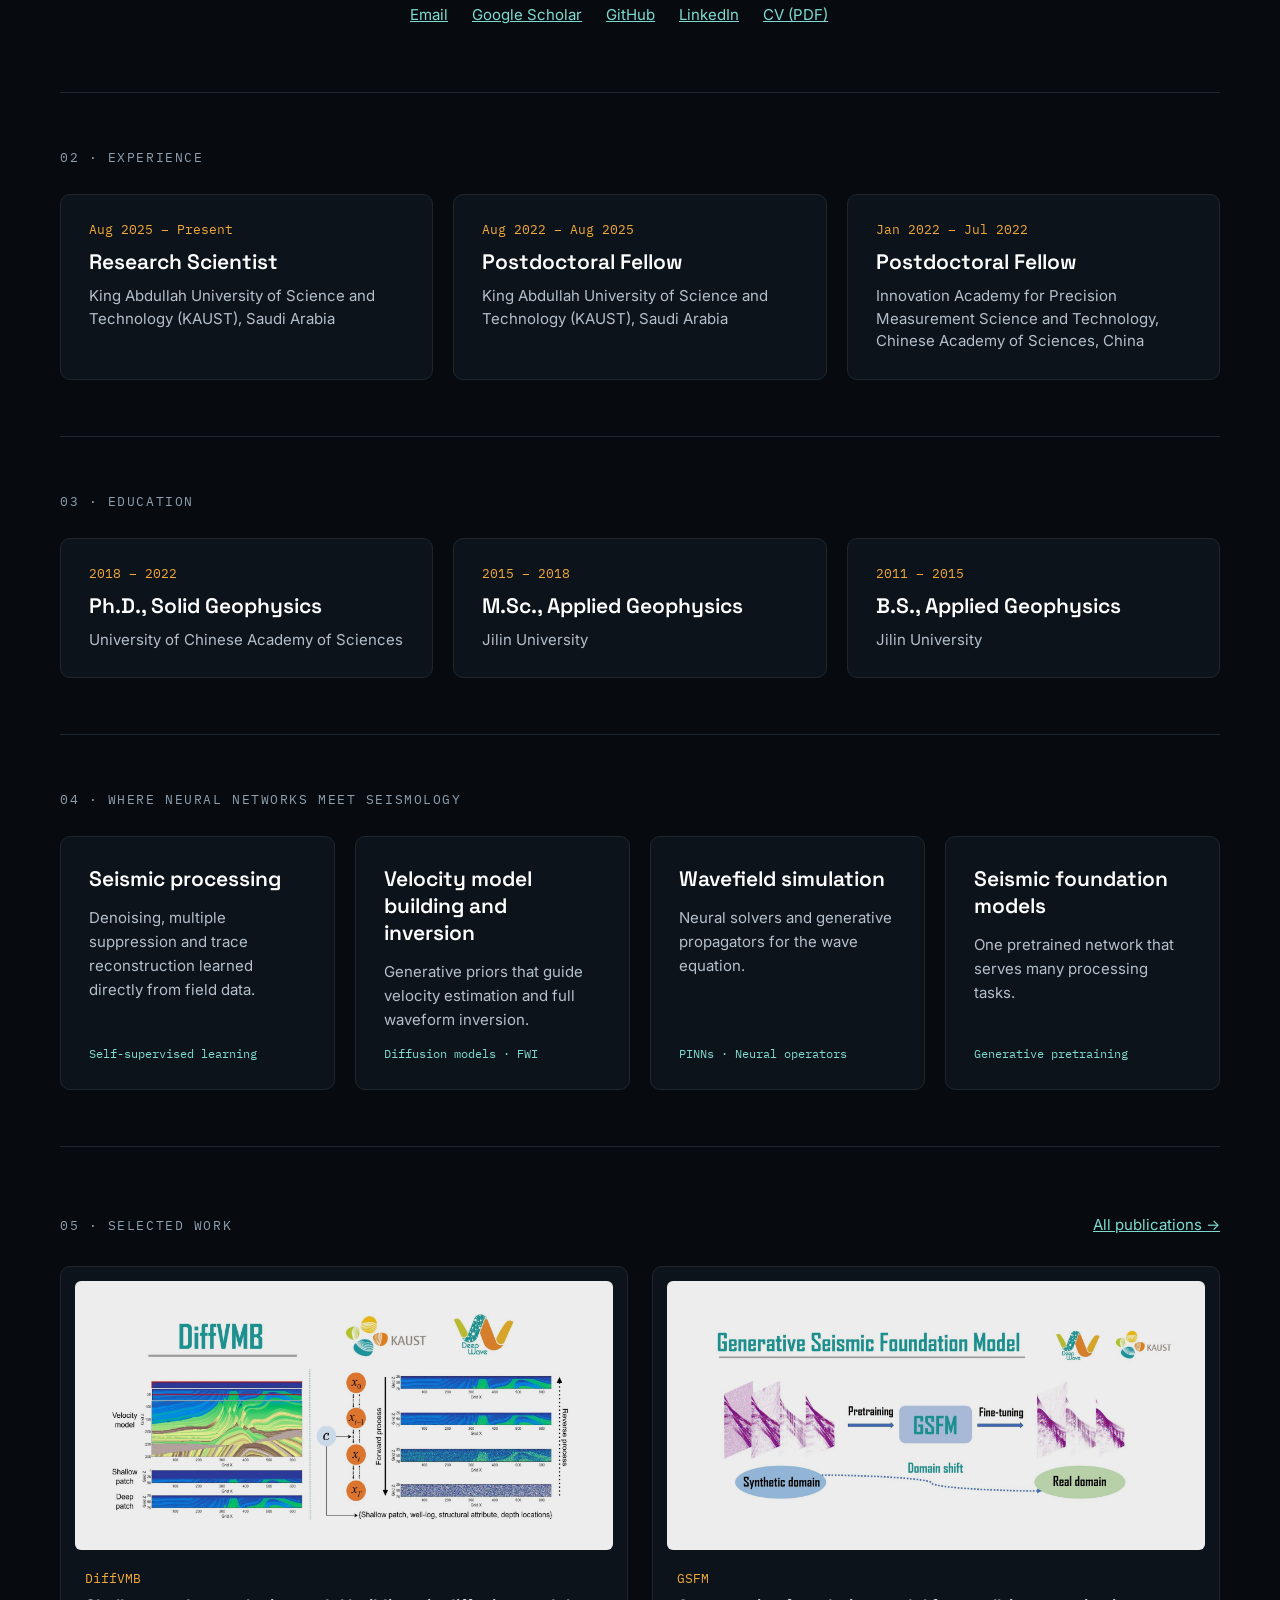
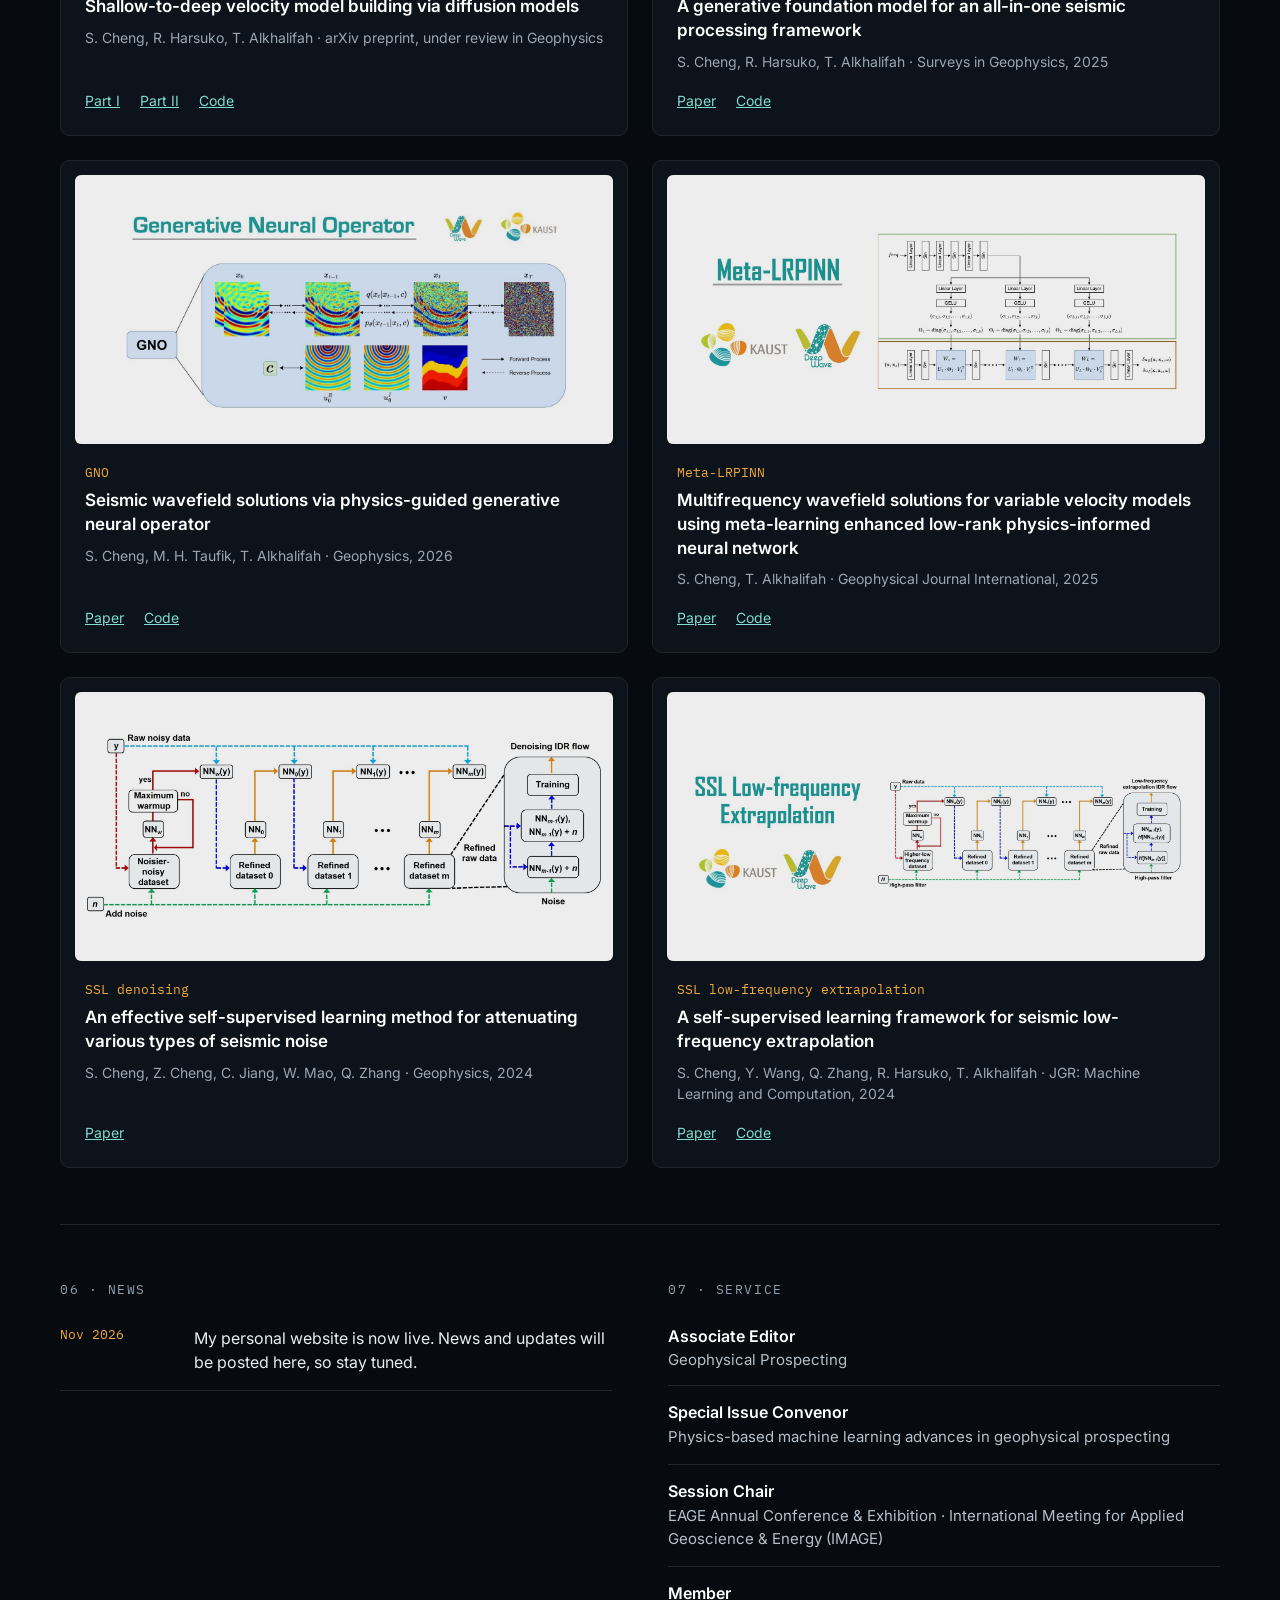
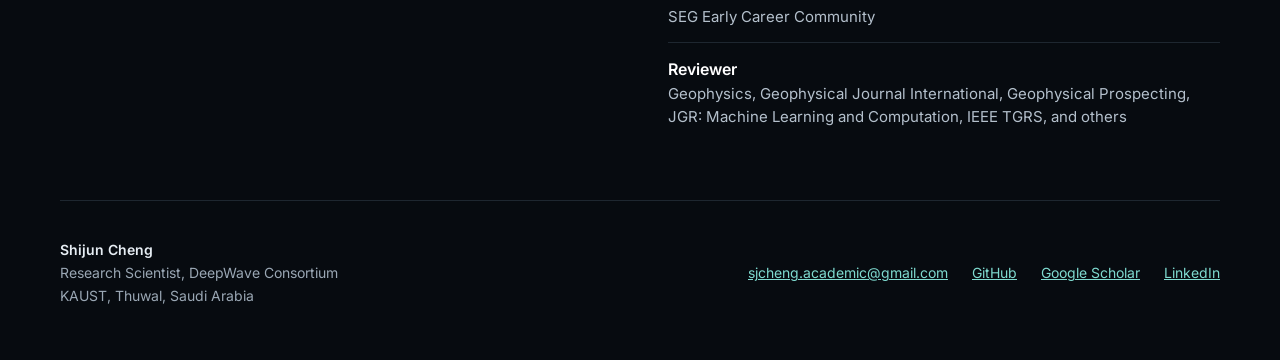
==== commit da6b20f4: "Update index.html" ====
--- a/index.html
+++ b/index.html
@@ -301,7 +301,7 @@
 <footer style="display: flex; flex-wrap: wrap; justify-content: space-between; gap: 24px; padding: 40px 0 56px; border-top: 1px solid #1E2730; font-size: 14px; color: #9AA7B4">
 <div style="display: flex; flex-direction: column; gap: 6px">
 <div style="color: #E6EDF3; font-weight: 600">Shijun Cheng</div>
-<div>Associate Editor, Geophysical Prospecting</div>
+<div>Research Scientist, DeepWave Consortium</div>
 <div>KAUST, Thuwal, Saudi Arabia</div>
 </div>
 <div style="display: flex; flex-wrap: wrap; gap: 24px; align-items: center">
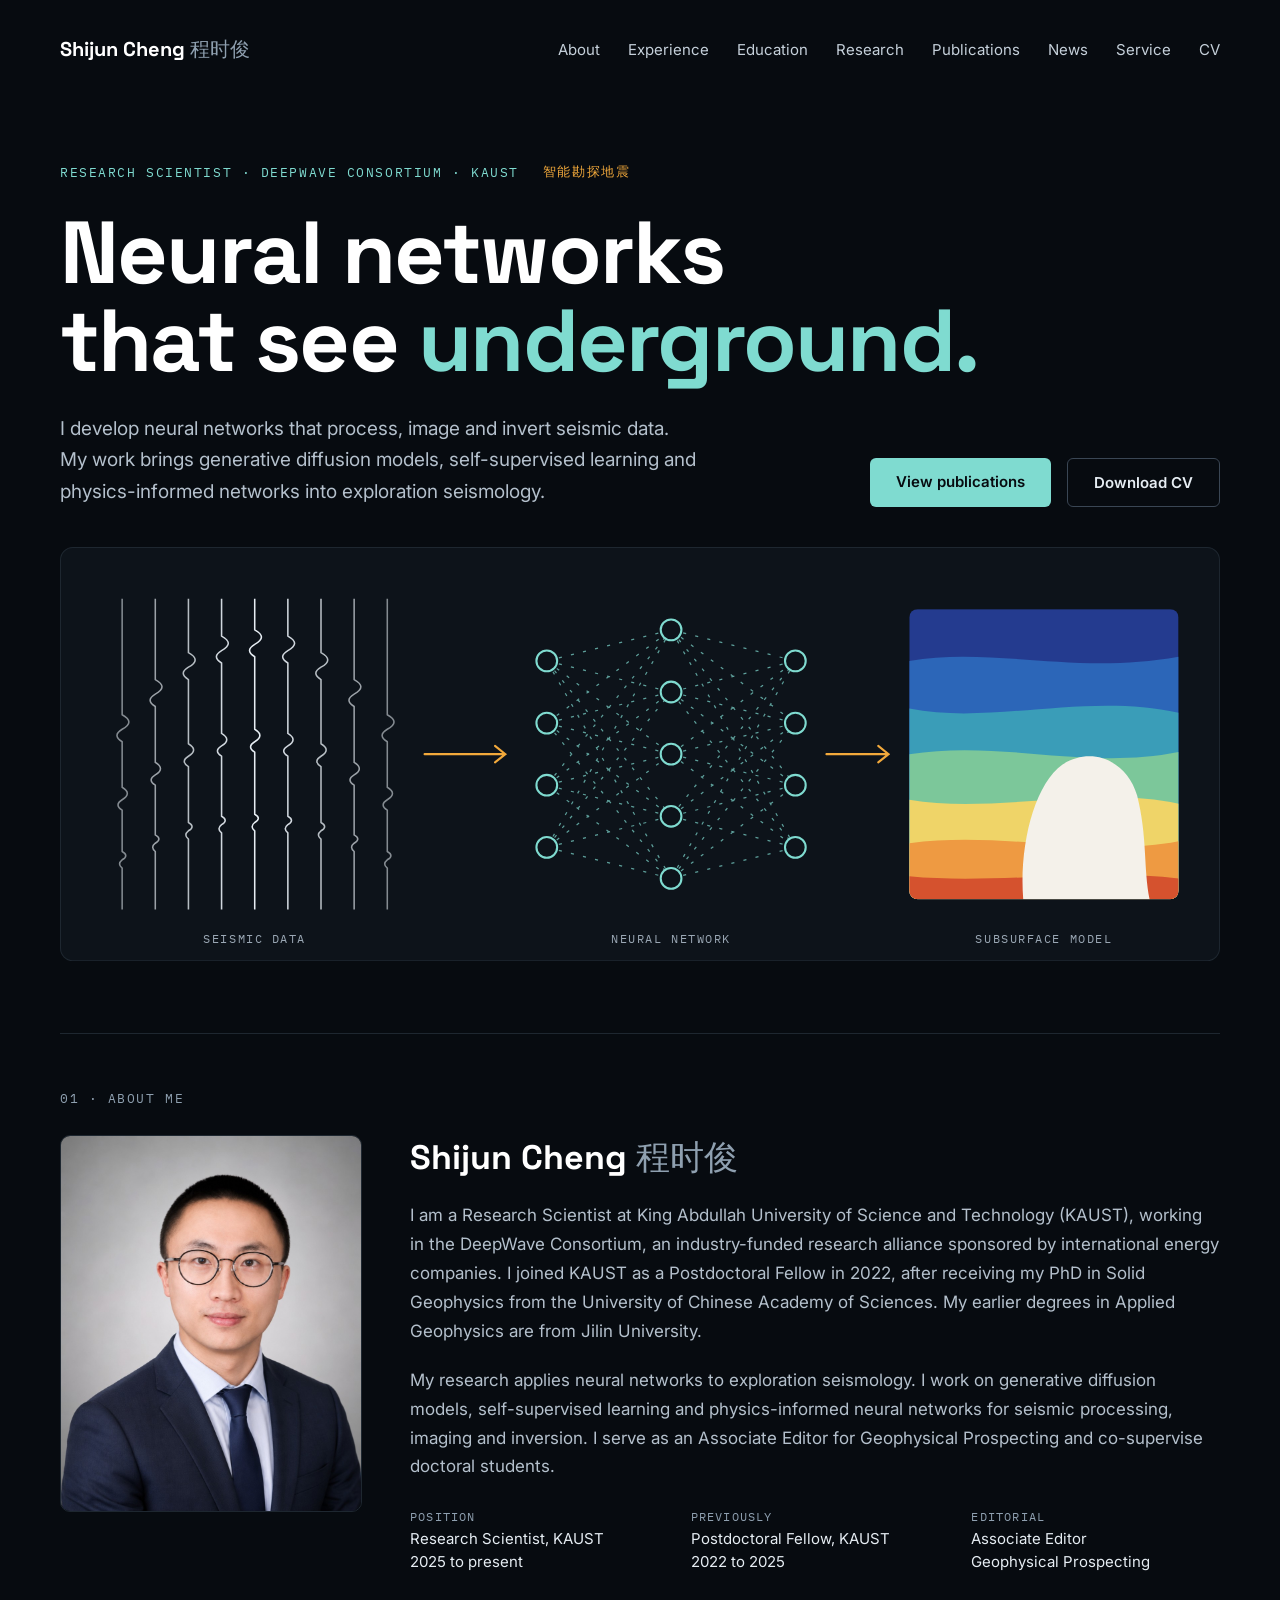
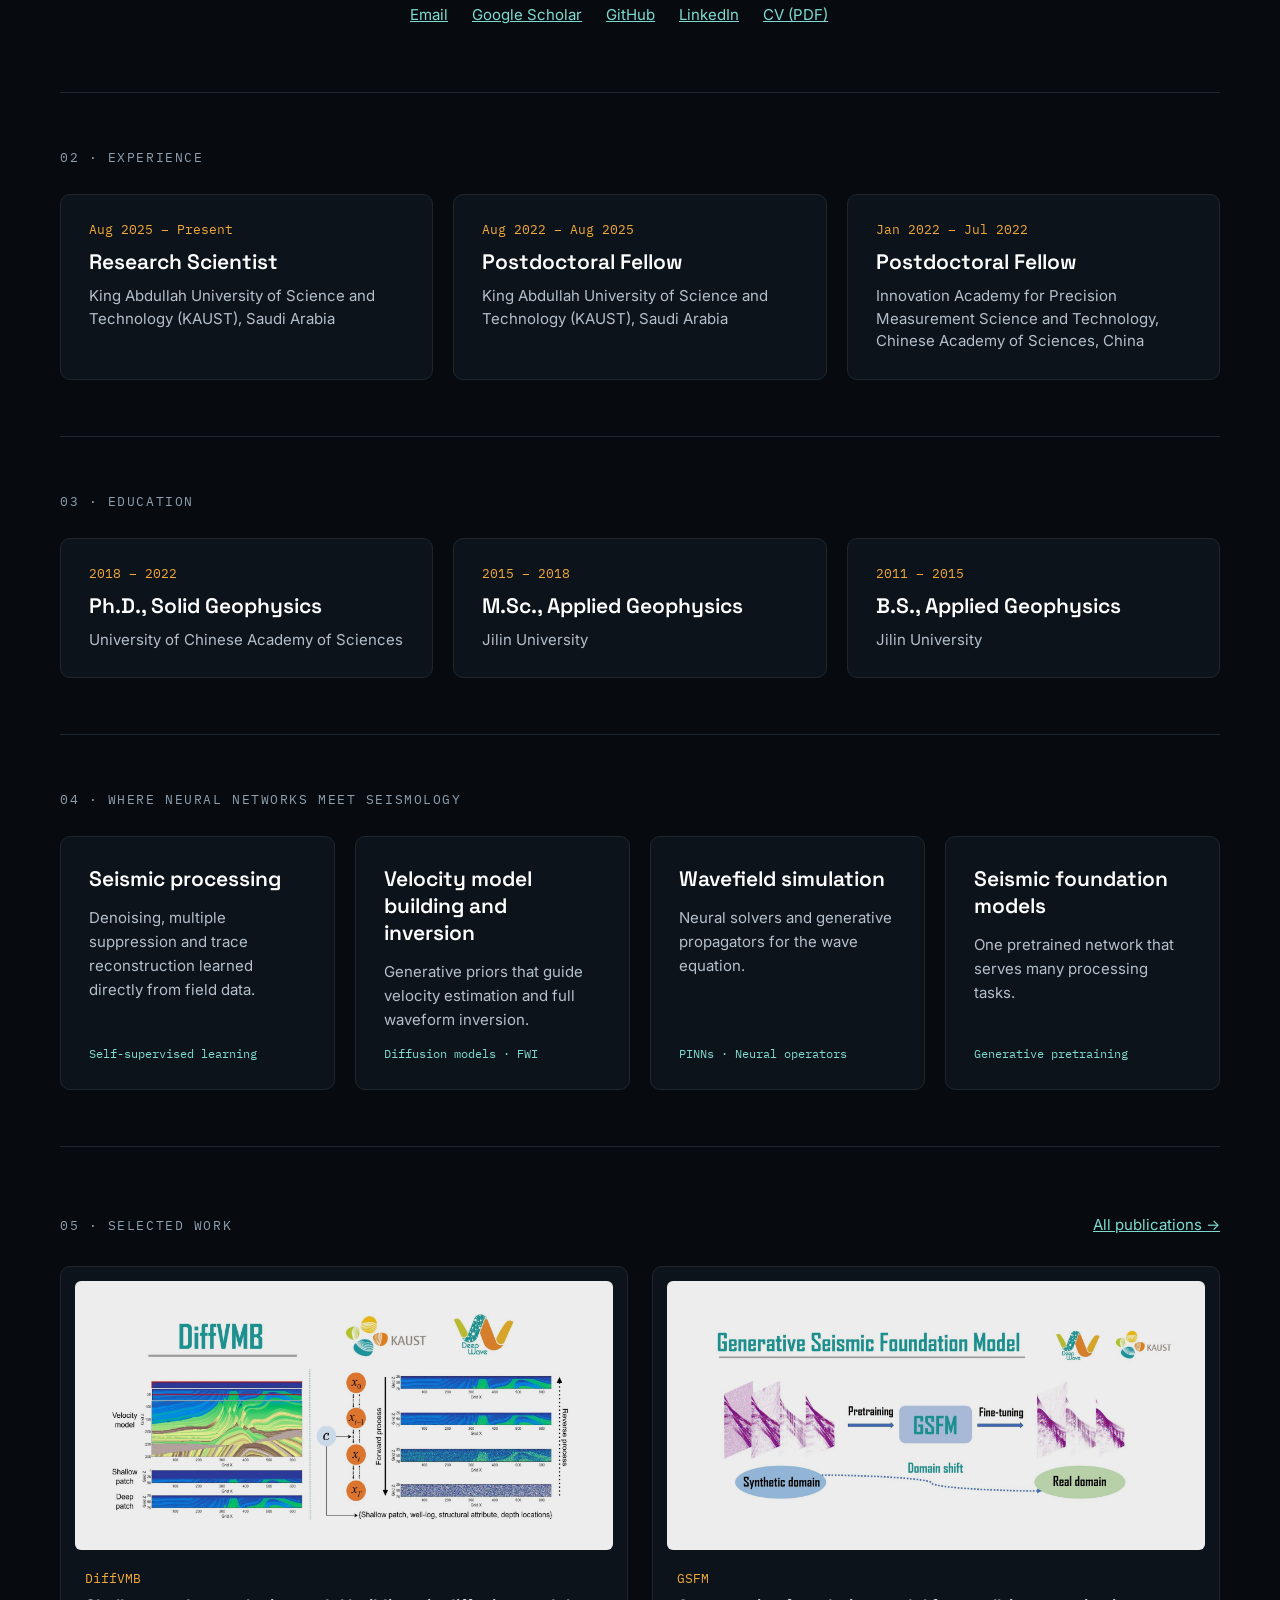
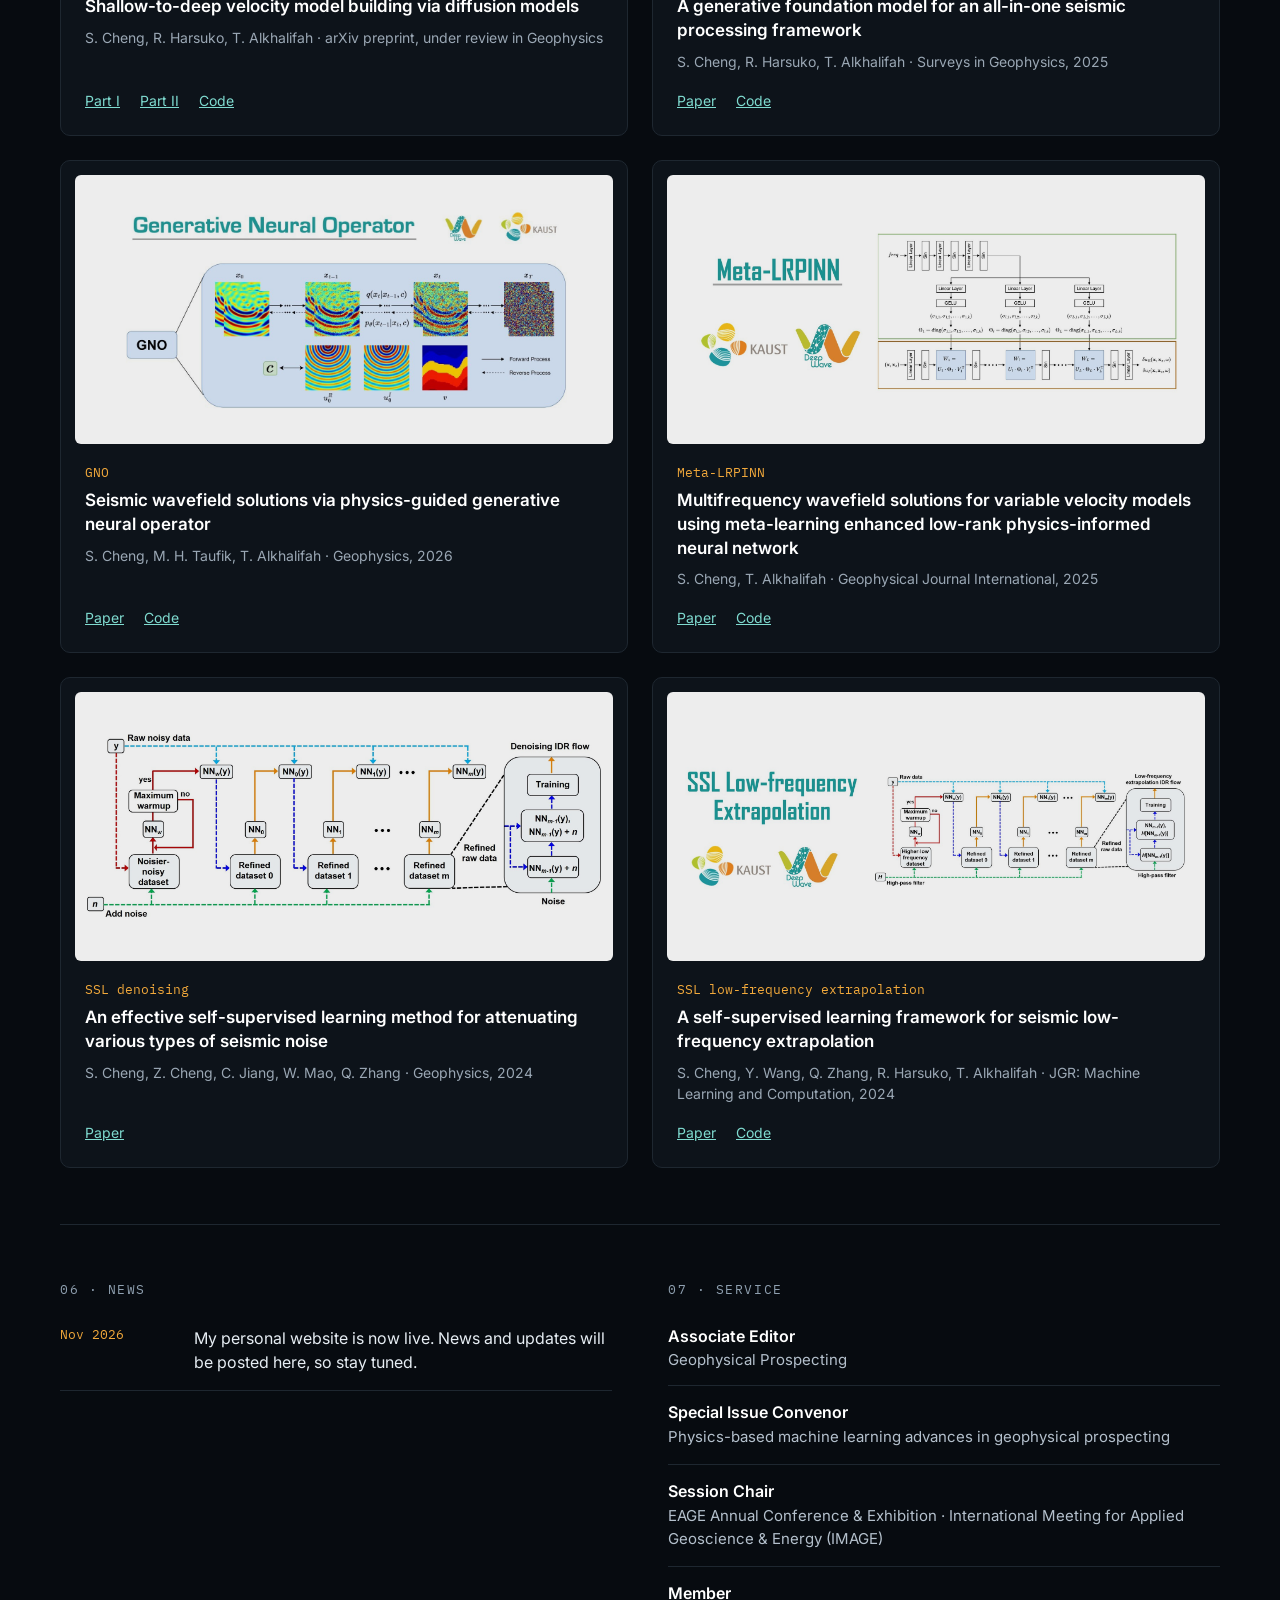
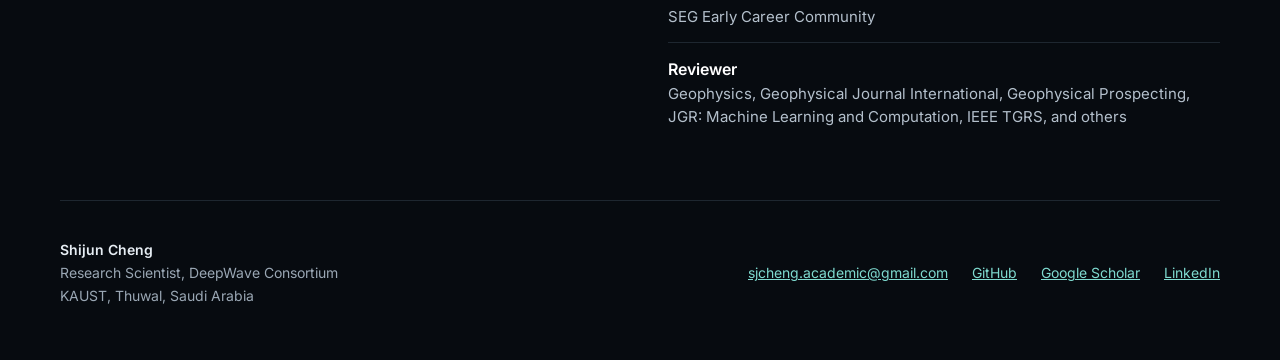
==== commit bdd3219f: "Update index.html" ====
--- a/index.html
+++ b/index.html
@@ -252,7 +252,7 @@
 </div>
 </article>
 <article style="background: #0D131A; border: 1px solid #1E2730; border-radius: 10px; overflow: hidden; display: flex; flex-direction: column">
-<img loading="lazy" src="assets/img/ssl-low-frequency.jpg" alt="Workflow of self-supervised low-frequency extrapolation using iterative data refinement and a high-pass filter" style="width: calc(100% - 28px); margin: 14px 14px 0; box-sizing: border-box; padding: 12px; aspect-ratio: 2 / 1; object-fit: contain; background: #FFFFFF; border-radius: 6px; filter: brightness(0.93); display: block">
+<img loading="lazy" src="assets/img/ssl-low-frequency.png" alt="Workflow of self-supervised low-frequency extrapolation using iterative data refinement and a high-pass filter" style="width: calc(100% - 28px); margin: 14px 14px 0; box-sizing: border-box; padding: 12px; aspect-ratio: 2 / 1; object-fit: contain; background: #FFFFFF; border-radius: 6px; filter: brightness(0.93); display: block">
 <div style="padding: 20px 24px 14px; display: flex; flex-direction: column; gap: 8px; flex: 1">
 <div style="font-family: 'IBM Plex Mono', monospace; font-size: 13px; color: #F2A93B">SSL low-frequency extrapolation</div>
 <div style="font-size: 17px; font-weight: 600; line-height: 1.4; color: #FFFFFF">A self-supervised learning framework for seismic low-frequency extrapolation</div>
